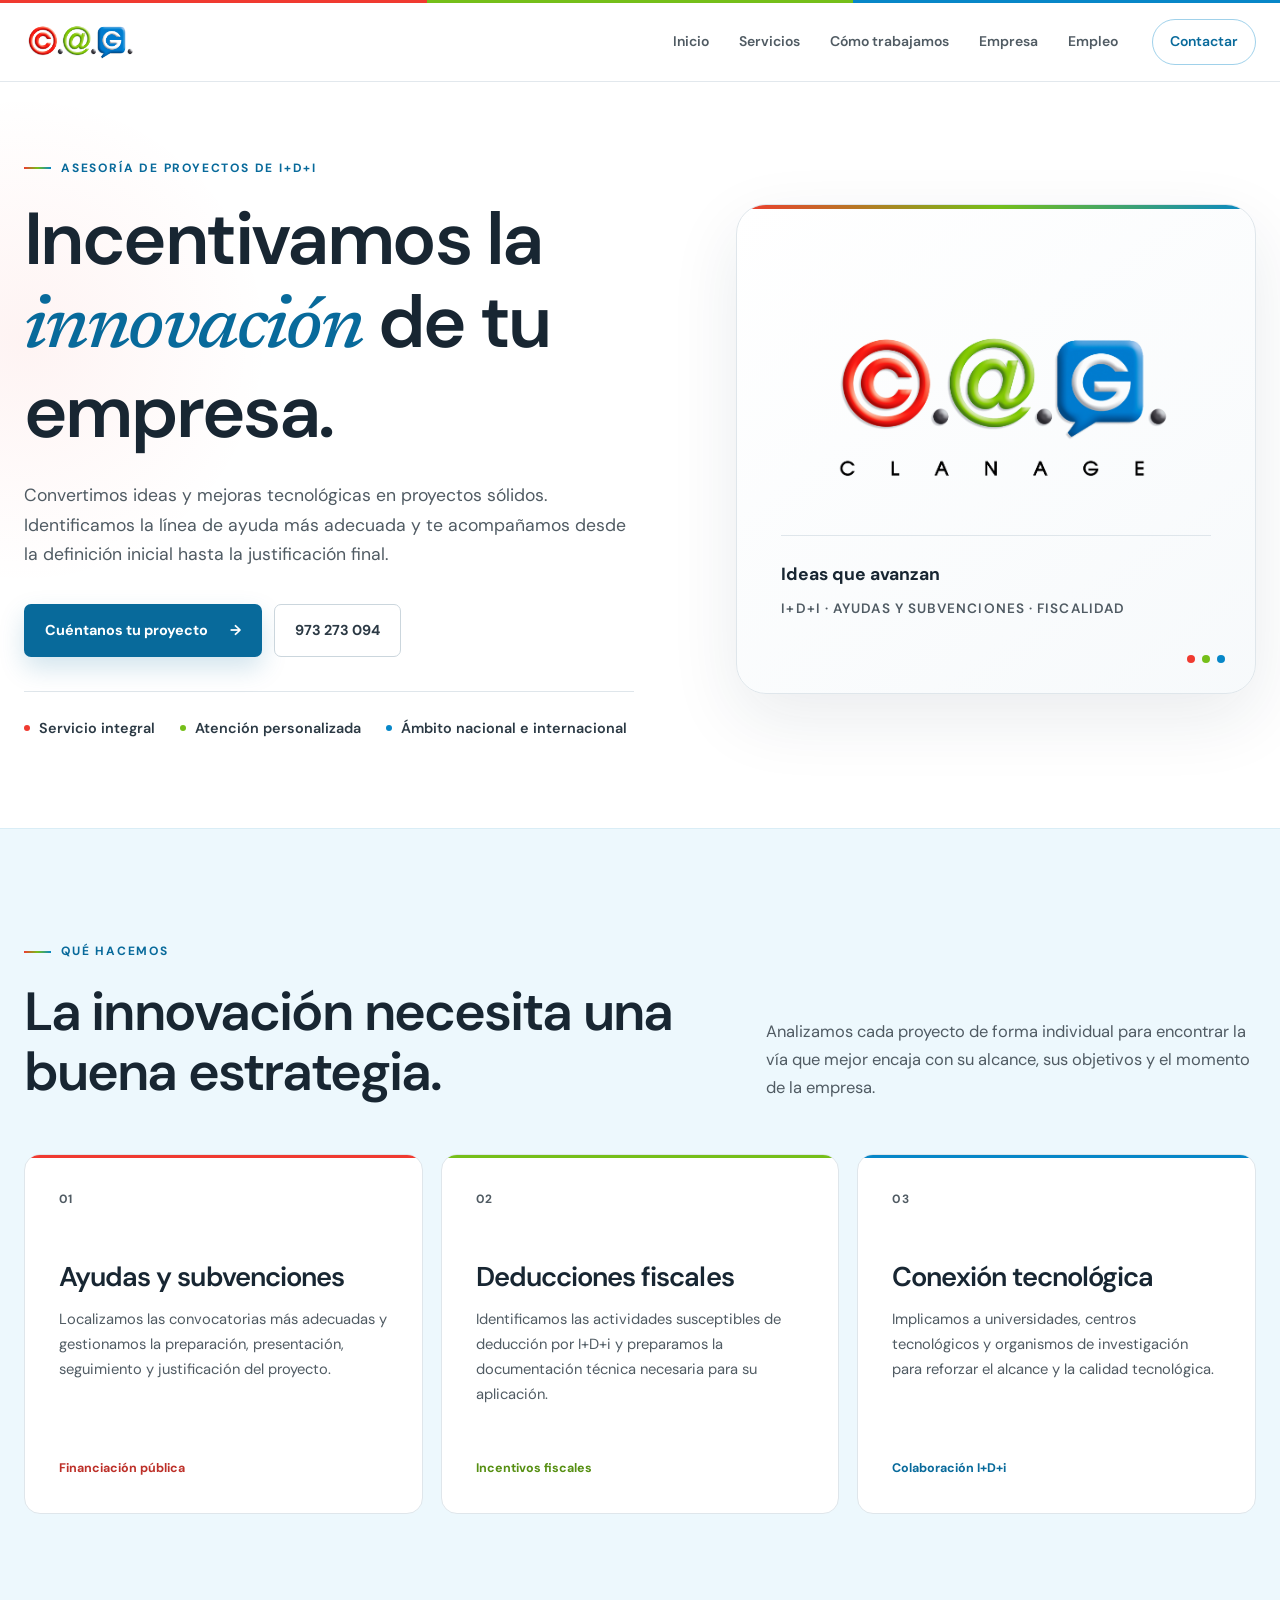
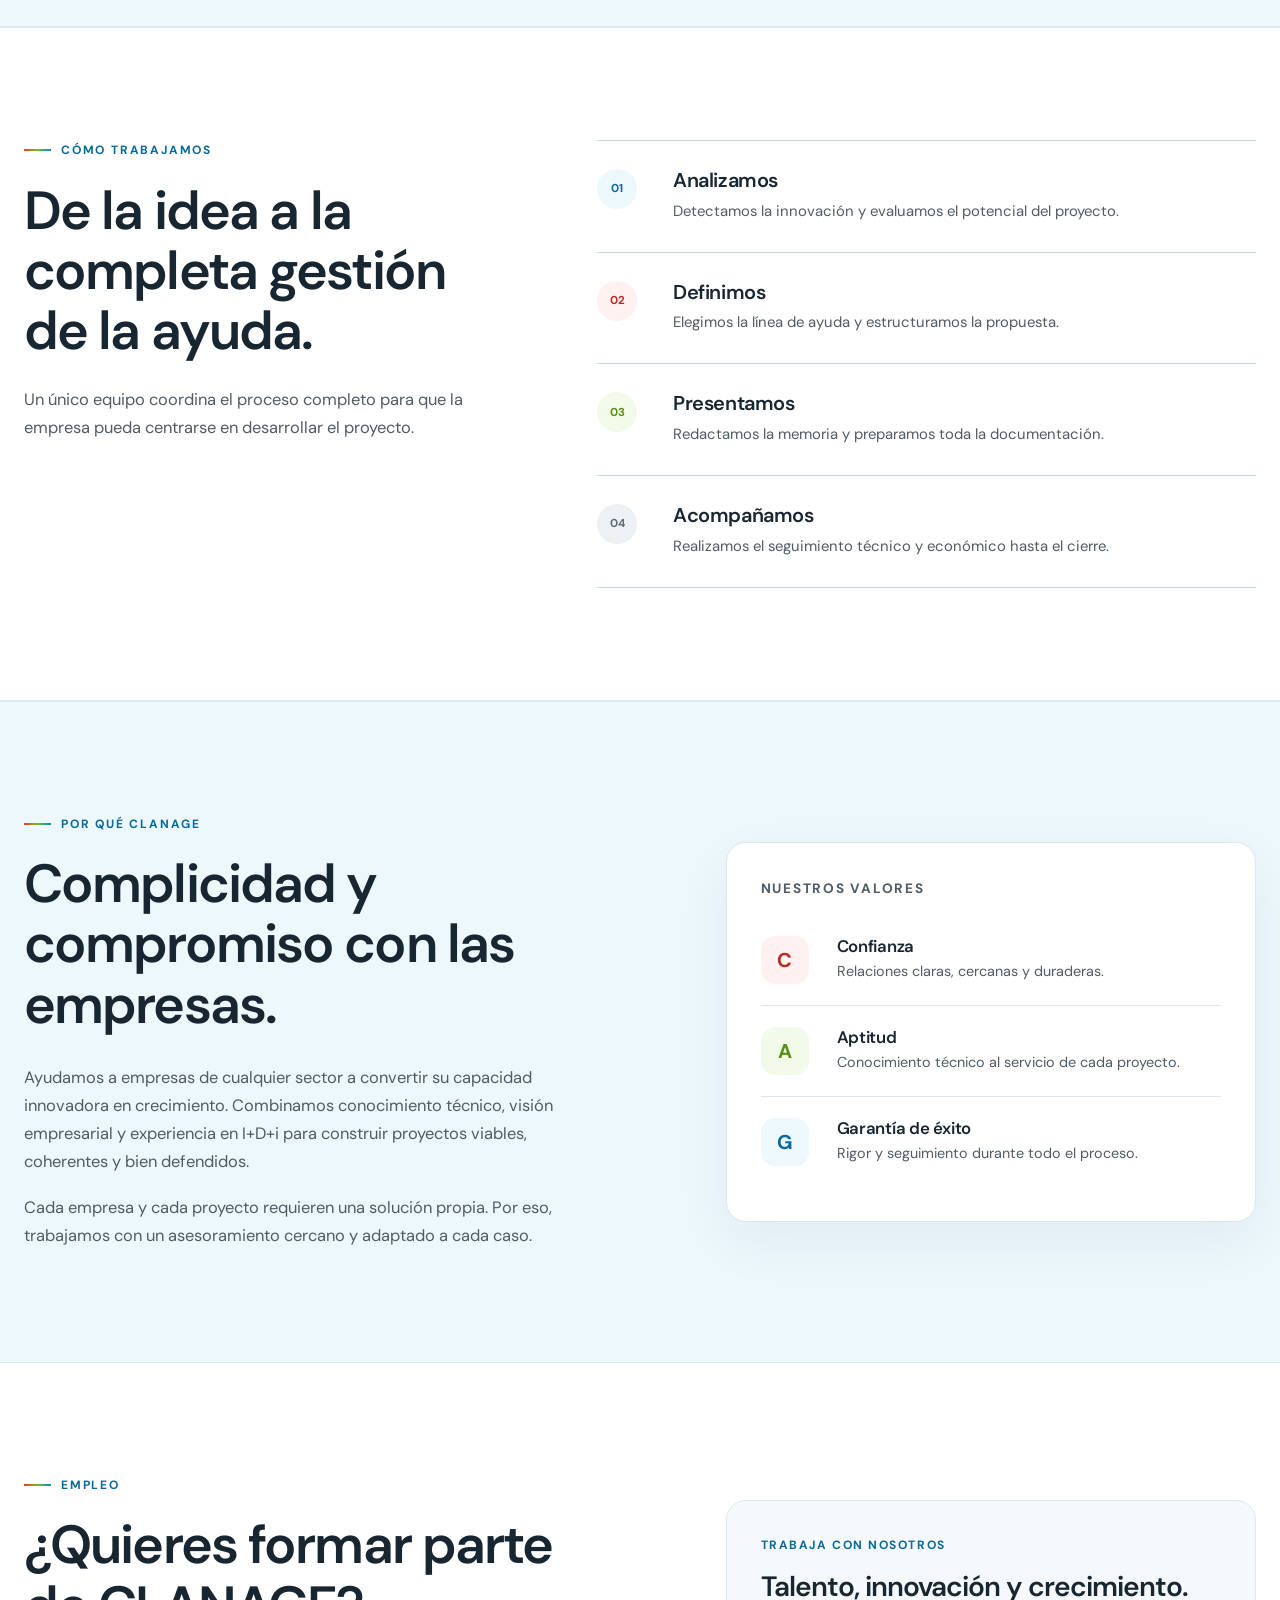
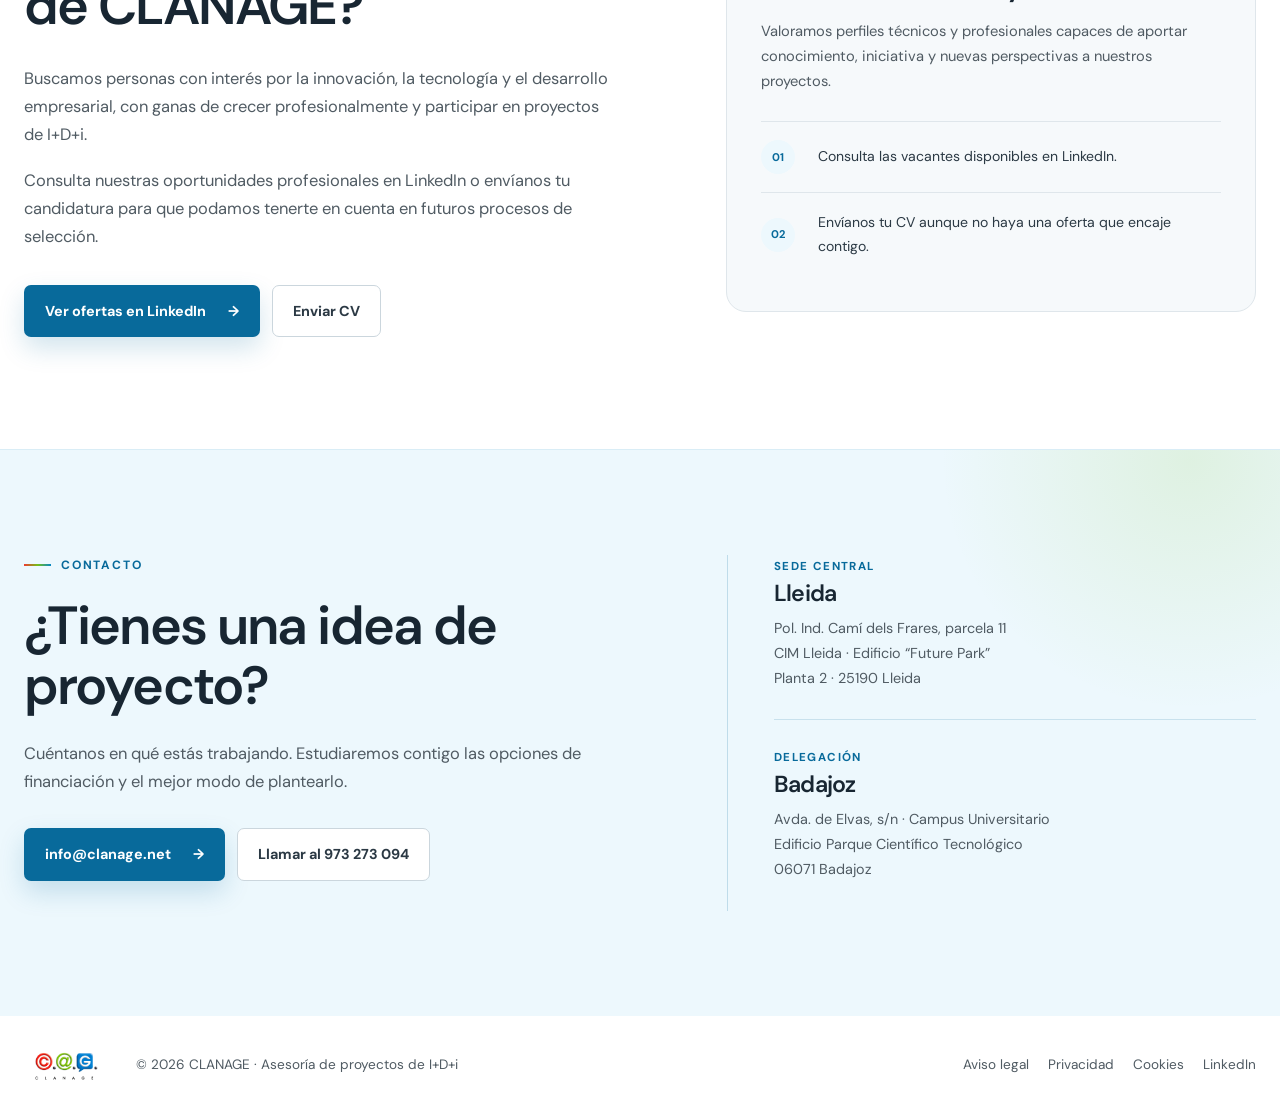
==== index.html @ c515fccd "include favicon index.html" ====
<!DOCTYPE html>
<html lang="es">
<head>
    <meta charset="UTF-8">
    <meta name="viewport" content="width=device-width, initial-scale=1.0">
    <meta
        name="description"
        content="CLANAGE ofrece asesoramiento integral en financiación, ayudas, subvenciones y deducciones fiscales para proyectos de I+D+i."
    >
    <meta name="theme-color" content="#ffffff">
    <title>CLANAGE | Asesoría de proyectos de I+D+i</title>
    <link rel="icon" type="image/png" href="assets/logo_redondo.png">
    <link rel="stylesheet" href="style.css">
</head>
<body>
    <a class="skip-link" href="#contenido">Saltar al contenido</a>
    <header class="site-header">
        <div class="nav-shell">
            <a class="brand" href="#inicio" aria-label="CLANAGE, volver al inicio">
                <img
                    src="assets/logo_sin_fondo.png"
                    alt="CLANAGE"
                    width="2048"
                    height="1008"
                >
            </a>
            <nav class="nav-menu" aria-label="Navegación principal">
                <a href="#inicio">Inicio</a>
                <a href="#servicios">Servicios</a>
                <a href="#metodo">Cómo trabajamos</a>
                <a href="#empresa">Empresa</a>
                <a href="#empleo">Empleo</a>
            </nav>
            <a class="header-contact" href="#contacto">
                Contactar
            </a>
        </div>
    </header>
    <main id="contenido">
        <!-- ============================================================
             INICIO
             ============================================================ -->
        <section class="hero" id="inicio">
            <div class="hero-copy">
                <p class="eyebrow">
                    <span></span>
                    Asesoría de proyectos de I+D+i
                </p>
                <h1>
                    Incentivamos la
                    <em>innovación</em> de tu empresa.
                </h1>
                <p class="hero-lead">
                    Convertimos ideas y mejoras tecnológicas en proyectos sólidos.
                    Identificamos la línea de ayuda más adecuada y te acompañamos desde
                    la definición inicial hasta la justificación final.
                </p>
                <div class="actions">
                    <a
                        class="button button-primary"
                        href="mailto:info@clanage.net?subject=Consulta%20sobre%20un%20proyecto%20de%20I%2BD%2Bi"
                    >
                        Cuéntanos tu proyecto
                        <span aria-hidden="true">→</span>
                    </a>
                    <a
                        class="button button-secondary"
                        href="tel:+34973273094"
                    >
                        973 273 094
                    </a>
                </div>
                <ul
                    class="hero-points"
                    aria-label="Características del servicio"
                >
                    <li>Servicio integral</li>
                    <li>Atención personalizada</li>
                    <li>Ámbito nacional e internacional</li>
                </ul>
            </div>
            <div
                class="hero-visual"
                aria-label="CLANAGE: innovación, conexión y crecimiento"
            >
                <div class="brand-card">                    
                    <img
                        src="assets/logo_sin_fondo_letras_negras.png"
                        alt=""
                    >
                    <div class="brand-card-copy">
                        <p>Ideas que avanzan</p>
                        <span>
                            I+D+i · Ayudas y subvenciones · Fiscalidad
                        </span>
                    </div>
                    <div
                        class="brand-signals"
                        aria-hidden="true"
                    >
                        <span></span>
                        <span></span>
                        <span></span>
                    </div>
                </div>
            </div>
        </section>
        <!-- ============================================================
             SERVICIOS
             ============================================================ -->
        <section class="services-section" id="servicios">
            <div class="section services-shell">
                <div class="section-heading">
                    <div>
                        <p class="eyebrow">
                            <span></span>
                            Qué hacemos
                        </p>
                        <h2>
                            La innovación necesita una buena estrategia.
                        </h2>
                    </div>
                    <p>
                        Analizamos cada proyecto de forma individual para encontrar la vía
                        que mejor encaja con su alcance, sus objetivos y el momento de la empresa.
                    </p>
                </div>
                <div class="services-grid">
                    <article class="service-card service-red">
                        <span class="card-number">
                            01
                        </span>
                        <h3>
                            Ayudas y subvenciones
                        </h3>
                        <p>
                            Localizamos las convocatorias más adecuadas y gestionamos la
                            preparación, presentación, seguimiento y justificación del proyecto.
                        </p>
                        <span class="card-label">
                            Financiación pública
                        </span>
                    </article>
                    <article class="service-card service-green">
                        <span class="card-number">
                            02
                        </span>
                        <h3>
                            Deducciones fiscales
                        </h3>
                        <p>
                            Identificamos las actividades susceptibles de deducción por I+D+i y
                            preparamos la documentación técnica necesaria para su aplicación.
                        </p>
                        <span class="card-label">
                            Incentivos fiscales
                        </span>
                    </article>
                    <article class="service-card service-blue">
                        <span class="card-number">
                            03
                        </span>
                        <h3>
                            Conexión tecnológica
                        </h3>
                        <p>
                            Implicamos a universidades, centros tecnológicos y organismos de
                            investigación para reforzar el alcance y la calidad tecnológica.
                        </p>
                        <span class="card-label">
                            Colaboración I+D+i
                        </span>
                    </article>
                </div>
            </div>
        </section>
        <!-- ============================================================
             CÓMO TRABAJAMOS
             ============================================================ -->
        <section class="method-section" id="metodo">
            <div class="section method-shell">
                <div class="method-intro">
                    <p class="eyebrow">
                        <span></span>
                        Cómo trabajamos
                    </p>
                    <h2>
                        De la idea a la completa gestión de la ayuda.
                    </h2>
                    <p>
                        Un único equipo coordina el proceso completo para que la empresa
                        pueda centrarse en desarrollar el proyecto.
                    </p>
                </div>
                <ol class="process-list">
                    <li>
                        <span>01</span>
                        <div>
                            <h3>Analizamos</h3>
                            <p>
                                Detectamos la innovación y evaluamos el potencial del proyecto.
                            </p>
                        </div>
                    </li>
                    <li>
                        <span>02</span>
                        <div>
                            <h3>Definimos</h3>
                            <p>
                                Elegimos la línea de ayuda y estructuramos la propuesta.
                            </p>
                        </div>
                    </li>
                    <li>
                        <span>03</span>
                        <div>
                            <h3>Presentamos</h3>
                            <p>
                                Redactamos la memoria y preparamos toda la documentación.
                            </p>
                        </div>
                    </li>
                    <li>
                        <span>04</span>
                        <div>
                            <h3>Acompañamos</h3>
                            <p>
                                Realizamos el seguimiento técnico y económico hasta el cierre.
                            </p>
                        </div>
                    </li>
                </ol>
            </div>
        </section>
        <!-- ============================================================
             EMPRESA
             ============================================================ -->
        <section class="company-section" id="empresa">
            <div class="section company-shell">
                <div class="company-copy">
                    <p class="eyebrow">
                        <span></span>
                        Por qué CLANAGE
                    </p>
                    <h2>
                        Complicidad y compromiso con las empresas.
                    </h2>
                    <p>
                        Ayudamos a empresas de cualquier sector a convertir su capacidad
                        innovadora en crecimiento. Combinamos conocimiento técnico, visión
                        empresarial y experiencia en I+D+i para construir proyectos
                        viables, coherentes y bien defendidos.
                    </p>
                    <p>
                        Cada empresa y cada proyecto requieren una solución propia. Por eso,
                        trabajamos con un asesoramiento cercano y adaptado a cada caso.
                    </p>
                </div>
                <div class="values-panel">
                    <p class="values-title">
                        Nuestros valores
                    </p>
                    <div class="value value-red">
                        <span>C</span>
                        <div>
                            <h3>Confianza</h3>
                            <p>
                                Relaciones claras, cercanas y duraderas.
                            </p>
                        </div>
                    </div>
                    <div class="value value-green">
                        <span>A</span>
                        <div>
                            <h3>Aptitud</h3>
                            <p>
                                Conocimiento técnico al servicio de cada proyecto.
                            </p>
                        </div>
                    </div>
                    <div class="value value-blue">
                        <span>G</span>
                        <div>
                            <h3>Garantía de éxito</h3>
                            <p>
                                Rigor y seguimiento durante todo el proceso.
                            </p>
                        </div>
                    </div>
                </div>
            </div>
        </section>
        <!-- ============================================================
             EMPLEO
             ============================================================ -->
        <section class="jobs-section" id="empleo">
            <div class="section jobs-shell">
                <div class="jobs-copy">
                    <p class="eyebrow">
                        <span></span>
                        Empleo
                    </p>
                    <h2>
                        ¿Quieres formar parte de CLANAGE?
                    </h2>
                    <p>
                        Buscamos personas con interés por la innovación, la tecnología
                        y el desarrollo empresarial, con ganas de crecer profesionalmente
                        y participar en proyectos de I+D+i.
                    </p>
                    <p>
                        Consulta nuestras oportunidades profesionales en LinkedIn o envíanos
                        tu candidatura para que podamos tenerte en cuenta en futuros procesos
                        de selección.
                    </p>
                    <div class="actions">
                        <a
                            class="button button-primary"
                            href="https://www.linkedin.com/company/clanage-asesoria-sl/jobs/?viewAsMember=true"
                            target="_blank"
                            rel="noopener noreferrer"
                        >
                            Ver ofertas en LinkedIn
                            <span aria-hidden="true">→</span>
                        </a>
                        <a
                            class="button button-secondary"
                            href="mailto:info@clanage.net?subject=Candidatura%20espont%C3%A1nea%20-%20CLANAGE"
                        >
                            Enviar CV
                        </a>
                    </div>
                </div>
                <div class="jobs-panel">
                    <p class="jobs-panel-label">
                        Trabaja con nosotros
                    </p>
                    <h3>
                        Talento, innovación y crecimiento.
                    </h3>
                    <p>
                        Valoramos perfiles técnicos y profesionales capaces de aportar
                        conocimiento, iniciativa y nuevas perspectivas a nuestros proyectos.
                    </p>
                    <div class="jobs-detail">
                        <span>01</span>
                        <p>
                            Consulta las vacantes disponibles en LinkedIn.
                        </p>
                    </div>
                    <div class="jobs-detail">
                        <span>02</span>
                        <p>
                            Envíanos tu CV aunque no haya una oferta que encaje contigo.
                        </p>
                    </div>
                </div>
            </div>
        </section>
        <!-- ============================================================
             CONTACTO
             ============================================================ -->
        <section class="contact-section" id="contacto">
            <div class="section contact-shell">
                <div class="contact-main">
                    <p class="eyebrow">
                        <span></span>
                        Contacto
                    </p>
                    <h2>
                        ¿Tienes una idea de proyecto?
                    </h2>
                    <p>
                        Cuéntanos en qué estás trabajando. Estudiaremos contigo las opciones
                        de financiación y el mejor modo de plantearlo.
                    </p>
                    <div class="actions">
                        <a
                            class="button button-primary"
                            href="mailto:info@clanage.net?subject=Consulta%20sobre%20un%20proyecto%20de%20I%2BD%2Bi"
                        >
                            info@clanage.net
                            <span aria-hidden="true">→</span>
                        </a>
                        <a
                            class="button button-secondary"
                            href="tel:+34973273094"
                        >
                            Llamar al 973 273 094
                        </a>
                    </div>
                </div>
                <div
                    class="locations"
                    aria-label="Oficinas de CLANAGE"
                >
                    <article>
                        <p class="location-label">
                            Sede central
                        </p>
                        <h3>
                            Lleida
                        </h3>
                        <address>
                            Pol. Ind. Camí dels Frares, parcela 11<br>
                            CIM Lleida · Edificio “Future Park”<br>
                            Planta 2 · 25190 Lleida
                        </address>
                    </article>
                    <article>
                        <p class="location-label">
                            Delegación
                        </p>
                        <h3>
                            Badajoz
                        </h3>
                        <address>
                            Avda. de Elvas, s/n · Campus Universitario<br>
                            Edificio Parque Científico Tecnológico<br>
                            06071 Badajoz
                        </address>
                    </article>
                </div>
            </div>
        </section>
    </main>
    <!-- ============================================================
         PIE DE PÁGINA
         ============================================================ -->
    <footer class="site-footer">
        <div class="footer-shell">
            <a
                class="footer-brand"
                href="#inicio"
                aria-label="CLANAGE, volver al inicio"
            >
                <img
                    src="assets/logo_sin_fondo_letras_negras.png"
                    alt="CLANAGE"
                >
            </a>
            <p>
                © 2026 CLANAGE · Asesoría de proyectos de I+D+i
            </p>
            <div class="footer-links">
                <a href="aviso-legal.html">Aviso legal</a>
                <a href="privacidad.html">Privacidad</a>
                <a href="cookies.html">Cookies</a>
                <a
                    href="https://www.linkedin.com/company/clanage-asesoria-sl/"
                    target="_blank"
                    rel="noopener noreferrer"
                >
                    LinkedIn
                </a>
            </div>
        </div>
    </footer>
</body>
</html>
---- style.css ----
/* ============================================================
   FUENTES LOCALES
   ============================================================ */

@font-face {
    font-family: "DM Sans";
    src: url("assets/fonts/DMSans_18pt-Regular.ttf") format("truetype");
    font-weight: 400;
    font-style: normal;
    font-display: swap;
}

@font-face {
    font-family: "DM Sans";
    src: url("assets/fonts/DMSans_18pt-Medium.ttf") format("truetype");
    font-weight: 500;
    font-style: normal;
    font-display: swap;
}

@font-face {
    font-family: "DM Sans";
    src: url("assets/fonts/DMSans_18pt-SemiBold.ttf") format("truetype");
    font-weight: 600;
    font-style: normal;
    font-display: swap;
}

@font-face {
    font-family: "DM Sans";
    src: url("assets/fonts/DMSans_18pt-Bold.ttf") format("truetype");
    font-weight: 700;
    font-style: normal;
    font-display: swap;
}

@font-face {
    font-family: "Newsreader";
    src: url("assets/fonts/Newsreader_14pt-MediumItalic.ttf") format("truetype");
    font-weight: 500;
    font-style: italic;
    font-display: swap;
}

/* ============================================================
   VARIABLES Y CONFIGURACIÓN GENERAL
   ============================================================ */

:root {
    --ink: #182632;
    --ink-soft: #2b3944;
    --muted: #505b63;
    --line: #dfe6eb;
    --line-strong: #cbd6dd;
    --surface: #f6f9fb;
    --white: #ffffff;

    --red: #f03a30;
    --red-soft: #fff1ef;
    --green: #75bf19;
    --green-soft: #f2fae9;
    --blue: #0787c8;
    --blue-dark: #086a9b;
    --blue-soft: #edf8fd;

    --shadow: 0 24px 70px rgba(23, 49, 68, 0.09);

    --content: 1320px;
}


* {
    box-sizing: border-box;
}


html {
    scroll-behavior: smooth;
}


body {
    margin: 0;
    color: var(--ink);
    background: var(--white);
    font-family: "DM Sans", Arial, sans-serif;
    font-size: 16px;
    line-height: 1.7;
    text-rendering: optimizeLegibility;
}


body::before {
    position: fixed;
    inset: 0 0 auto;
    z-index: 2000;

    height: 3px;

    background: linear-gradient(
        90deg,
        var(--red) 0 33.333%,
        var(--green) 33.333% 66.666%,
        var(--blue) 66.666% 100%
    );

    content: "";
}


img {
    display: block;
    max-width: 100%;
}


a {
    color: inherit;
    text-decoration: none;
}


h1,
h2,
h3,
p {
    margin-top: 0;
}


h1,
h2,
h3 {
    color: var(--ink);
    font-weight: 600;
    line-height: 1.12;
    letter-spacing: -0.035em;
}


h1 em,
h2 em {
    font-family: "Newsreader", Georgia, serif;
    font-weight: 500;
}


section[id] {
    scroll-margin-top: 92px;
}


.section {
    width: min(var(--content), calc(100% - 48px));
    margin-inline: auto;
}


.skip-link {
    position: fixed;
    top: 12px;
    left: 12px;
    z-index: 3000;

    padding: 10px 14px;

    color: var(--white);
    background: var(--ink);

    border-radius: 5px;

    transform: translateY(-150%);
}


.skip-link:focus {
    transform: translateY(0);
}


a:focus-visible {
    outline: 3px solid rgba(7, 135, 200, 0.35);
    outline-offset: 4px;
}


/* ============================================================
   CABECERA
   ============================================================ */

.site-header {
    position: fixed;
    top: 3px;
    left: 0;
    z-index: 1000;

    width: 100%;

    background: rgba(255, 255, 255, 0.94);

    border-bottom: 1px solid rgba(223, 230, 235, 0.9);

    backdrop-filter: blur(14px);
    -webkit-backdrop-filter: blur(14px);
}


.nav-shell {
    width: min(var(--content), calc(100% - 48px));
    height: 78px;

    margin-inline: auto;

    display: flex;
    align-items: center;
}


.brand {
    width: 114px;
    flex: 0 0 auto;
}


.brand img {
    width: 100%;
    height: 56px;

    object-fit: contain;
}


.nav-menu {
    display: flex;
    align-items: center;

    gap: 30px;

    margin-left: auto;
    margin-right: 34px;
}


.nav-menu a,
.header-contact {
    font-size: 0.875rem;
    font-weight: 600;
}


.nav-menu a {
    position: relative;

    color: var(--muted);

    transition: color 180ms ease;
}


.nav-menu a::after {
    position: absolute;
    right: 0;
    bottom: -8px;
    left: 0;

    height: 2px;

    background: var(--blue);

    content: "";

    transform: scaleX(0);
    transform-origin: left;

    transition: transform 180ms ease;
}


.nav-menu a:hover {
    color: var(--ink);
}


.nav-menu a:hover::after {
    transform: scaleX(1);
}


.header-contact {
    padding: 10px 17px;

    color: var(--blue-dark);

    border: 1px solid rgba(7, 135, 200, 0.38);
    border-radius: 999px;

    transition:
        color 180ms ease,
        background 180ms ease,
        border-color 180ms ease;
}


.header-contact:hover {
    color: var(--white);
    background: var(--blue-dark);
    border-color: var(--blue-dark);
}


/* ============================================================
   ELEMENTOS COMUNES
   ============================================================ */

.eyebrow {
    display: flex;
    align-items: center;

    gap: 10px;

    margin-bottom: 20px;

    color: var(--blue-dark);

    font-size: 0.75rem;
    font-weight: 700;
    letter-spacing: 0.15em;

    text-transform: uppercase;
}


.eyebrow > span {
    width: 27px;
    height: 2px;

    background: linear-gradient(
        90deg,
        var(--red),
        var(--green),
        var(--blue)
    );
}


.actions {
    display: flex;
    flex-wrap: wrap;

    gap: 12px;
}


.button {
    min-height: 52px;

    padding: 13px 20px;

    display: inline-flex;
    align-items: center;
    justify-content: center;

    gap: 22px;

    border: 1px solid transparent;
    border-radius: 7px;

    font-size: 0.9rem;
    font-weight: 700;

    transition:
        transform 180ms ease,
        box-shadow 180ms ease,
        background 180ms ease,
        border-color 180ms ease;
}


.button:hover {
    transform: translateY(-2px);
}


.button-primary {
    color: var(--white);
    background: var(--blue-dark);

    box-shadow: 0 11px 26px rgba(8, 106, 155, 0.18);
}


.button-primary:hover {
    background: #075a84;

    box-shadow: 0 14px 30px rgba(8, 106, 155, 0.24);
}


.button-secondary {
    color: var(--ink-soft);
    background: var(--white);

    border-color: var(--line-strong);
}


.button-secondary:hover {
    border-color: var(--blue);
}


/* ============================================================
   HERO
   ============================================================ */

.hero {
    position: relative;

    width: min(var(--content), calc(100% - 48px));

    min-height: 735px;

    margin-inline: auto;

    padding: 158px 0 88px;

    display: grid;

    grid-template-columns:
        minmax(0, 1.08fr)
        minmax(380px, 0.92fr);

    align-items: center;

    gap: clamp(55px, 8vw, 108px);
}


.hero::before {
    position: absolute;

    top: 80px;
    left: -260px;

    z-index: -1;

    width: 520px;
    height: 520px;

    background: radial-gradient(
        circle,
        rgba(240, 58, 48, 0.06),
        transparent 67%
    );

    content: "";

    pointer-events: none;
}


.hero-copy h1 {
    max-width: 720px;

    margin-bottom: 27px;

    font-size: clamp(3.15rem, 5.75vw, 5.35rem);
}


.hero-copy h1 em {
    display: inline;

    color: var(--blue-dark);
}


.hero-lead {
    max-width: 650px;

    margin-bottom: 34px;

    color: var(--muted);

    font-size: 1.1rem;
}


.hero-points {
    margin: 34px 0 0;

    padding: 24px 0 0;

    display: flex;
    flex-wrap: wrap;

    gap: 13px 25px;

    border-top: 1px solid var(--line);

    list-style: none;
}


.hero-points li {
    display: flex;
    align-items: center;

    gap: 9px;

    color: var(--ink-soft);

    font-size: 0.9rem;
    font-weight: 600;
}


.hero-points li::before {
    width: 6px;
    height: 6px;

    background: var(--red);

    border-radius: 50%;

    content: "";
}


.hero-points li:nth-child(2)::before {
    background: var(--green);
}


.hero-points li:nth-child(3)::before {
    background: var(--blue);
}


.hero-visual {
    position: relative;
}


.brand-card {
    position: relative;

    min-height: 490px;

    padding: 58px 44px 42px;

    display: flex;
    flex-direction: column;
    justify-content: center;

    overflow: hidden;

    background: linear-gradient(
        145deg,
        rgba(255, 255, 255, 0.98),
        rgba(246, 249, 251, 0.92)
    );

    border: 1px solid var(--line);

    border-radius: 30px;

    box-shadow: var(--shadow);
}


.brand-card::before {
    position: absolute;

    top: 0;
    right: 0;
    left: 0;

    height: 4px;

    background: linear-gradient(
        90deg,
        var(--red),
        var(--green),
        var(--blue)
    );

    content: "";
}


.brand-card > img {
    position: relative;

    z-index: 1;

    width: 100%;

    margin: 0 auto 30px;
}


.brand-card-copy {
    position: relative;

    z-index: 1;

    padding-top: 24px;

    border-top: 1px solid var(--line);
}


.brand-card-copy p {
    margin-bottom: 4px;

    color: var(--ink);

    font-size: 1.1rem;
    font-weight: 700;
}


.brand-card-copy span {
    color: var(--muted);

    font-size: 0.85rem;
    font-weight: 600;
    letter-spacing: 0.08em;

    text-transform: uppercase;
}


.brand-signals {
    position: absolute;

    right: 30px;
    bottom: 30px;

    z-index: 1;

    display: flex;

    gap: 7px;
}


.brand-signals span {
    width: 8px;
    height: 8px;

    border-radius: 50%;
}


.brand-signals span:nth-child(1) {
    background: var(--red);
}


.brand-signals span:nth-child(2) {
    background: var(--green);
}


.brand-signals span:nth-child(3) {
    background: var(--blue);
}

/* ============================================================
   CABECERAS DE SECCIÓN
   ============================================================ */

.section-heading {
    margin-bottom: 52px;

    display: grid;

    grid-template-columns: 1.15fr 0.85fr;

    align-items: end;

    gap: 80px;
}


.section-heading h2,
.method-intro h2,
.company-copy h2,
.jobs-copy h2,
.contact-main h2 {
    margin-bottom: 0;

    font-size: clamp(2.45rem, 4.2vw, 4rem);
}


.section-heading > p,
.method-intro > p:last-child,
.company-copy > p:not(.eyebrow),
.contact-main > p:not(.eyebrow) {
    margin-bottom: 0;

    color: var(--muted);

    font-size: 1.03rem;
}


/* ============================================================
   SERVICIOS
   ============================================================ */

.services-section {
    background: var(--blue-soft);

    border-block: 1px solid #d9edf6;
}


.services-shell {
    padding-block: 112px;
}


.services-grid {
    display: grid;

    grid-template-columns: repeat(
        3,
        minmax(0, 1fr)
    );

    gap: 18px;
}


.service-card {
    position: relative;

    min-height: 360px;

    padding: 34px;

    display: flex;
    flex-direction: column;

    overflow: hidden;

    background: var(--white);

    border: 1px solid var(--line);

    border-radius: 16px;

    transition:
        transform 200ms ease,
        border-color 200ms ease,
        box-shadow 200ms ease;
}


.service-card::before {
    position: absolute;

    top: 0;
    right: 0;
    left: 0;

    height: 3px;

    content: "";
}


.service-red::before {
    background: var(--red);
}


.service-green::before {
    background: var(--green);
}


.service-blue::before {
    background: var(--blue);
}


.service-card:hover {
    transform: translateY(-5px);

    border-color: var(--line-strong);

    box-shadow: 0 18px 44px rgba(24, 38, 50, 0.07);
}


.card-number {
    margin-bottom: 52px;

    color: var(--muted);

    font-size: 0.75rem;
    font-weight: 700;
    letter-spacing: 0.12em;
}


.service-card h3 {
    max-width: 288px;

    margin-bottom: 15px;

    font-size: 1.7rem;
}


.service-card p {
    margin-bottom: 25px;

    color: var(--muted);

    font-size: 0.92rem;
}


.card-label {
    margin-top: auto;

    font-size: 0.78rem;
    font-weight: 700;
}


.service-red .card-label {
    color: #bd3029;
}


.service-green .card-label {
    color: #568f12;
}


.service-blue .card-label {
    color: var(--blue-dark);
}


/* ============================================================
   MÉTODO
   ============================================================ */

.method-section {
    background: var(--white);

    border-block: 1px solid var(--line);
}


.method-shell {
    padding-block: 112px;

    display: grid;

    grid-template-columns: 0.82fr 1.18fr;

    gap: clamp(65px, 9vw, 130px);
}


.method-intro {
    align-self: start;

    position: static;
}


.method-intro h2 {
    margin-bottom: 25px;
}


.process-list {
    margin: 0;

    padding: 0;

    border-top: 1px solid var(--line-strong);

    list-style: none;
}


.process-list li {
    padding: 28px 0;

    display: grid;

    grid-template-columns: 54px 1fr;

    gap: 22px;

    border-bottom: 1px solid var(--line-strong);
}


.process-list > li > span {
    width: 40px;
    height: 40px;

    display: grid;

    place-items: center;

    color: var(--blue-dark);

    background: var(--blue-soft);

    border-radius: 50%;

    font-size: 0.72rem;
    font-weight: 700;
}


.process-list li:nth-child(2) > span {
    color: #b82c25;

    background: var(--red-soft);
}


.process-list li:nth-child(3) > span {
    color: #568f12;

    background: var(--green-soft);
}


.process-list li:nth-child(4) > span {
    color: #5f6b74;

    background: #eef1f3;
}


.process-list h3 {
    margin-bottom: 7px;

    font-size: 1.25rem;

    letter-spacing: -0.02em;
}


.process-list p {
    margin: 0;

    color: var(--muted);

    font-size: 0.93rem;
}


/* ============================================================
   EMPRESA Y VALORES
   ============================================================ */

.company-section {
    background: var(--blue-soft);

    border-block: 1px solid #d9edf6;
}


.company-shell {
    padding-block: 112px;

    display: grid;

    grid-template-columns: 1.05fr 0.95fr;

    align-items: center;

    gap: clamp(65px, 9vw, 125px);
}


.company-copy h2 {
    margin-bottom: 29px;
}


.company-copy > p + p {
    margin-top: 18px;
}


.values-panel {
    padding: 34px;

    background: var(--white);

    border: 1px solid var(--line);

    border-radius: 20px;

    box-shadow: 0 20px 55px rgba(24, 38, 50, 0.06);
}


.values-title {
    margin-bottom: 15px;

    color: var(--muted);

    font-size: 0.85rem;
    font-weight: 700;
    letter-spacing: 0.13em;

    text-transform: uppercase;
}


.value {
    padding: 21px 0;

    display: grid;

    grid-template-columns: 58px 1fr;

    align-items: center;

    gap: 18px;

    border-bottom: 1px solid var(--line);
}


.value:last-child {
    border-bottom: 0;
}


.value > span {
    width: 48px;
    height: 48px;

    display: grid;

    place-items: center;

    border-radius: 14px;

    font-size: 1.25rem;
    font-weight: 700;
}


.value-red > span {
    color: #b82c25;

    background: var(--red-soft);
}


.value-green > span {
    color: #568f12;

    background: var(--green-soft);
}


.value-blue > span {
    color: var(--blue-dark);

    background: var(--blue-soft);
}


.value h3 {
    margin-bottom: 3px;

    font-size: 1.05rem;

    letter-spacing: -0.015em;
}


.value p {
    margin: 0;

    color: var(--muted);

    font-size: 0.9rem;
}


/* ============================================================
   EMPLEO
   ============================================================ */

.jobs-section {
    background: var(--white);
}


.jobs-shell {
    padding-block: 112px;

    display: grid;

    grid-template-columns: 1.05fr 0.95fr;

    align-items: center;

    gap: clamp(65px, 9vw, 125px);
}


.jobs-copy h2 {
    max-width: 720px;

    margin-bottom: 29px;
}


.jobs-copy > p:not(.eyebrow) {
    max-width: 680px;

    margin-bottom: 0;

    color: var(--muted);

    font-size: 1.03rem;
}


.jobs-copy > p + p {
    margin-top: 18px;
}


.jobs-copy .actions {
    margin-top: 34px;
}


.jobs-panel {
    padding: 34px;

    background: var(--surface);

    border: 1px solid var(--line);

    border-radius: 20px;
}


.jobs-panel-label {
    margin-bottom: 15px;

    color: var(--blue-dark);

    font-size: 0.75rem;
    font-weight: 700;
    letter-spacing: 0.13em;

    text-transform: uppercase;
}


.jobs-panel h3 {
    margin-bottom: 17px;

    font-size: 1.75rem;
}


.jobs-panel > p:not(.jobs-panel-label) {
    margin-bottom: 27px;

    color: var(--muted);

    font-size: 0.92rem;
}


.jobs-detail {
    padding: 18px 0;

    display: grid;

    grid-template-columns: 42px 1fr;

    align-items: center;

    gap: 15px;

    border-top: 1px solid var(--line);
}


.jobs-detail > span {
    width: 34px;
    height: 34px;

    display: grid;

    place-items: center;

    color: var(--blue-dark);

    background: var(--blue-soft);

    border-radius: 50%;

    font-size: 0.7rem;
    font-weight: 700;
}


.jobs-detail p {
    margin: 0;

    color: var(--ink-soft);

    font-size: 0.88rem;
}


/* ============================================================
   CONTACTO
   ============================================================ */

.contact-section {
    position: relative;

    overflow: hidden;

    background: var(--blue-soft);

    border-top: 1px solid #d9edf6;
}


.contact-section::after {
    position: absolute;

    top: -250px;
    right: -170px;

    width: 520px;
    height: 520px;

    background: radial-gradient(
        circle,
        rgba(117, 191, 25, 0.12),
        transparent 68%
    );

    content: "";

    pointer-events: none;
}


.contact-shell {
    position: relative;

    z-index: 1;

    padding-block: 105px;

    display: grid;

    grid-template-columns: 1fr 0.9fr;

    gap: clamp(65px, 9vw, 120px);
}


.contact-main h2 {
    margin-bottom: 24px;
}


.contact-main > p:not(.eyebrow) {
    max-width: 610px;

    margin-bottom: 32px;
}


.locations {
    padding-left: 46px;

    border-left: 1px solid rgba(8, 106, 155, 0.2);
}


.locations article {
    padding: 2px 0 28px;
}


.locations article + article {
    padding-top: 28px;

    border-top: 1px solid rgba(8, 106, 155, 0.16);
}


.location-label {
    margin-bottom: 3px;

    color: var(--blue-dark);

    font-size: 0.72rem;
    font-weight: 700;
    letter-spacing: 0.12em;

    text-transform: uppercase;
}


.locations h3 {
    margin-bottom: 10px;

    font-size: 1.45rem;
}


.locations address {
    color: var(--muted);

    font-size: 0.9rem;
    font-style: normal;

    line-height: 1.75;
}


/* ============================================================
   PIE DE PÁGINA
   ============================================================ */

.site-footer {
    background: var(--white);
}


.footer-shell {
    width: min(var(--content), calc(100% - 48px));

    min-height: 98px;

    margin-inline: auto;

    display: flex;
    align-items: center;

    gap: 30px;
}


.footer-brand {
    width: 82px;

    flex: 0 0 auto;
}


.footer-shell p {
    margin: 0;

    color: var(--muted);

    font-size: 0.85rem;
}


.footer-links {
    margin-left: auto;

    display: flex;
    flex-wrap: wrap;

    gap: 19px;
}


.footer-links a {
    color: var(--muted);

    font-size: 0.85rem;

    transition: color 180ms ease;
}


.footer-links a:hover {
    color: var(--blue-dark);
}

/* ============================================================
   PÁGINAS LEGALES
   ============================================================ */

.legal-page {
    min-height: calc(100vh - 98px);
    padding-top: 81px;
    background: var(--white);
}


.legal-shell {
    padding-block: 92px 110px;
}


.legal-header {
    max-width: 850px;
    margin-bottom: 64px;
}


.legal-header h1 {
    margin-bottom: 24px;
    font-size: clamp(3rem, 5vw, 5rem);
}


.legal-header > p:not(.eyebrow) {
    max-width: 720px;
    margin-bottom: 0;

    color: var(--muted);

    font-size: 1.08rem;
}


.legal-content {
    max-width: 900px;
}


.legal-content section {
    padding: 38px 0;
    border-top: 1px solid var(--line);
}


.legal-content section:first-child {
    padding-top: 0;
    border-top: 0;
}


.legal-content h2 {
    margin-bottom: 18px;

    font-size: 1.65rem;
    letter-spacing: -0.025em;
}


.legal-content p {
    margin-bottom: 16px;

    color: var(--ink-soft);

    font-size: 0.97rem;
}


.legal-content p:last-child {
    margin-bottom: 0;
}


.legal-content a {
    color: var(--blue-dark);
    font-weight: 600;
}


.legal-content a:hover {
    text-decoration: underline;
}


.legal-content ul {
    margin: 20px 0 0;
    padding-left: 22px;
}


.legal-content li {
    margin-bottom: 8px;

    color: var(--ink-soft);

    font-size: 0.97rem;
}


.legal-data {
    margin: 26px 0 0;
}


.legal-data > div {
    padding: 16px 0;

    display: grid;

    grid-template-columns: 180px 1fr;

    gap: 28px;

    border-top: 1px solid var(--line);
}


.legal-data > div:last-child {
    border-bottom: 1px solid var(--line);
}


.legal-data dt {
    color: var(--muted);

    font-size: 0.82rem;
    font-weight: 700;

    text-transform: uppercase;

    letter-spacing: 0.08em;
}


.legal-data dd {
    margin: 0;

    color: var(--ink-soft);

    font-size: 0.95rem;
}

/* ============================================================
   ADAPTACIÓN A TABLETS
   ============================================================ */

@media (max-width: 980px) {

    .hero {
        grid-template-columns:
            minmax(0, 1fr)
            minmax(330px, 0.82fr);

        gap: 45px;
    }


    .brand-card {
        min-height: 420px;

        padding-inline: 34px;
    }


    .services-grid {
        grid-template-columns: 1fr 1fr;
    }


    .service-card:last-child {
        grid-column: 1 / -1;

        min-height: 300px;
    }


    .nav-menu {
        gap: 20px;

        margin-right: 22px;
    }
}


/* ============================================================
   ADAPTACIÓN A MÓVILES Y TABLETS PEQUEÑAS
   ============================================================ */

@media (max-width: 780px) {

    .section,
    .hero,
    .nav-shell,
    .footer-shell {
        width: min(100% - 32px, var(--content));
    }


    .nav-shell {
        height: 70px;
    }


    .brand {
        width: 102px;
    }


    .nav-menu {
        display: none;
    }


    .header-contact {
        margin-left: auto;

        padding: 8px 14px;

        font-size: 0.8rem;
    }


    .hero {
        min-height: auto;

        padding: 125px 0 72px;

        grid-template-columns: 1fr;

        gap: 54px;
    }


    .hero-copy h1 {
        max-width: 680px;

        font-size: clamp(2.8rem, 11.5vw, 4.8rem);
    }


    .hero-lead {
        font-size: 1rem;
    }


    .hero-visual {
        width: min(100%, 520px);

        margin-inline: auto;
    }


    .brand-card {
        min-height: 390px;
    }


    .services-shell,
    .company-shell,
    .jobs-shell,
    .method-shell,
    .contact-shell {
        padding-block: 78px;
    }


    .section-heading,
    .method-shell,
    .company-shell,
    .jobs-shell,
    .contact-shell {
        grid-template-columns: 1fr;

        gap: 42px;
    }


    .section-heading {
        margin-bottom: 38px;
    }


    .section-heading h2,
    .method-intro h2,
    .company-copy h2,
    .jobs-copy h2,
    .contact-main h2 {
        font-size: clamp(2.25rem, 9vw, 3.6rem);
    }


    .services-grid {
        grid-template-columns: 1fr;
    }


    .service-card,
    .service-card:last-child {
        grid-column: auto;

        min-height: 315px;
    }


    .method-intro {
        position: static;
    }


    .locations {
        padding-top: 36px;
        padding-left: 0;

        border-top: 1px solid rgba(8, 106, 155, 0.2);
        border-left: 0;
    }


    .footer-shell {
        padding: 25px 0;

        flex-wrap: wrap;
    }


    .footer-shell p {
        order: 3;

        width: 100%;
    }

    .legal-shell {
        padding-block: 72px;
    }


    .legal-header {
        margin-bottom: 46px;
    }


    .legal-header h1 {
        font-size: clamp(2.6rem, 11vw, 4rem);
    }


    .legal-data > div {
        grid-template-columns: 1fr;

        gap: 5px;
    }
}


/* ============================================================
   ADAPTACIÓN A MÓVILES PEQUEÑOS
   ============================================================ */

@media (max-width: 520px) {

    .actions {
        flex-direction: column;
    }


    .button {
        width: 100%;
    }


    .hero-points {
        display: grid;

        gap: 10px;
    }


    .brand-card {
        min-height: 330px;

        padding: 44px 25px 30px;

        border-radius: 22px;
    }


    .brand-card-copy {
        padding-top: 19px;
    }


    .brand-card-copy p {
        font-size: 1rem;
    }


    .brand-card-copy span {
        font-size: 0.68rem;
    }


    .brand-signals {
        right: 24px;
        bottom: 24px;
    }


    .service-card,
    .values-panel,
    .jobs-panel {
        padding: 28px;
    }


    .card-number {
        margin-bottom: 40px;
    }


    .process-list li {
        grid-template-columns: 44px 1fr;

        gap: 14px;
    }


    .value {
        grid-template-columns: 50px 1fr;

        gap: 13px;
    }


    .value > span {
        width: 43px;
        height: 43px;
    }


    .footer-shell {
        display: grid;

        grid-template-columns: 82px 1fr;

        gap: 18px;
    }


    .footer-links {
        margin-left: 0;

        justify-content: flex-end;

        gap: 12px;
    }


    .footer-shell p {
        grid-column: 1 / -1;
    }
}


/* ============================================================
   ACCESIBILIDAD: REDUCIR ANIMACIONES
   ============================================================ */

@media (prefers-reduced-motion: reduce) {

    html {
        scroll-behavior: auto;
    }


    *,
    *::before,
    *::after {
        scroll-behavior: auto !important;

        transition-duration: 0.01ms !important;
    }
}
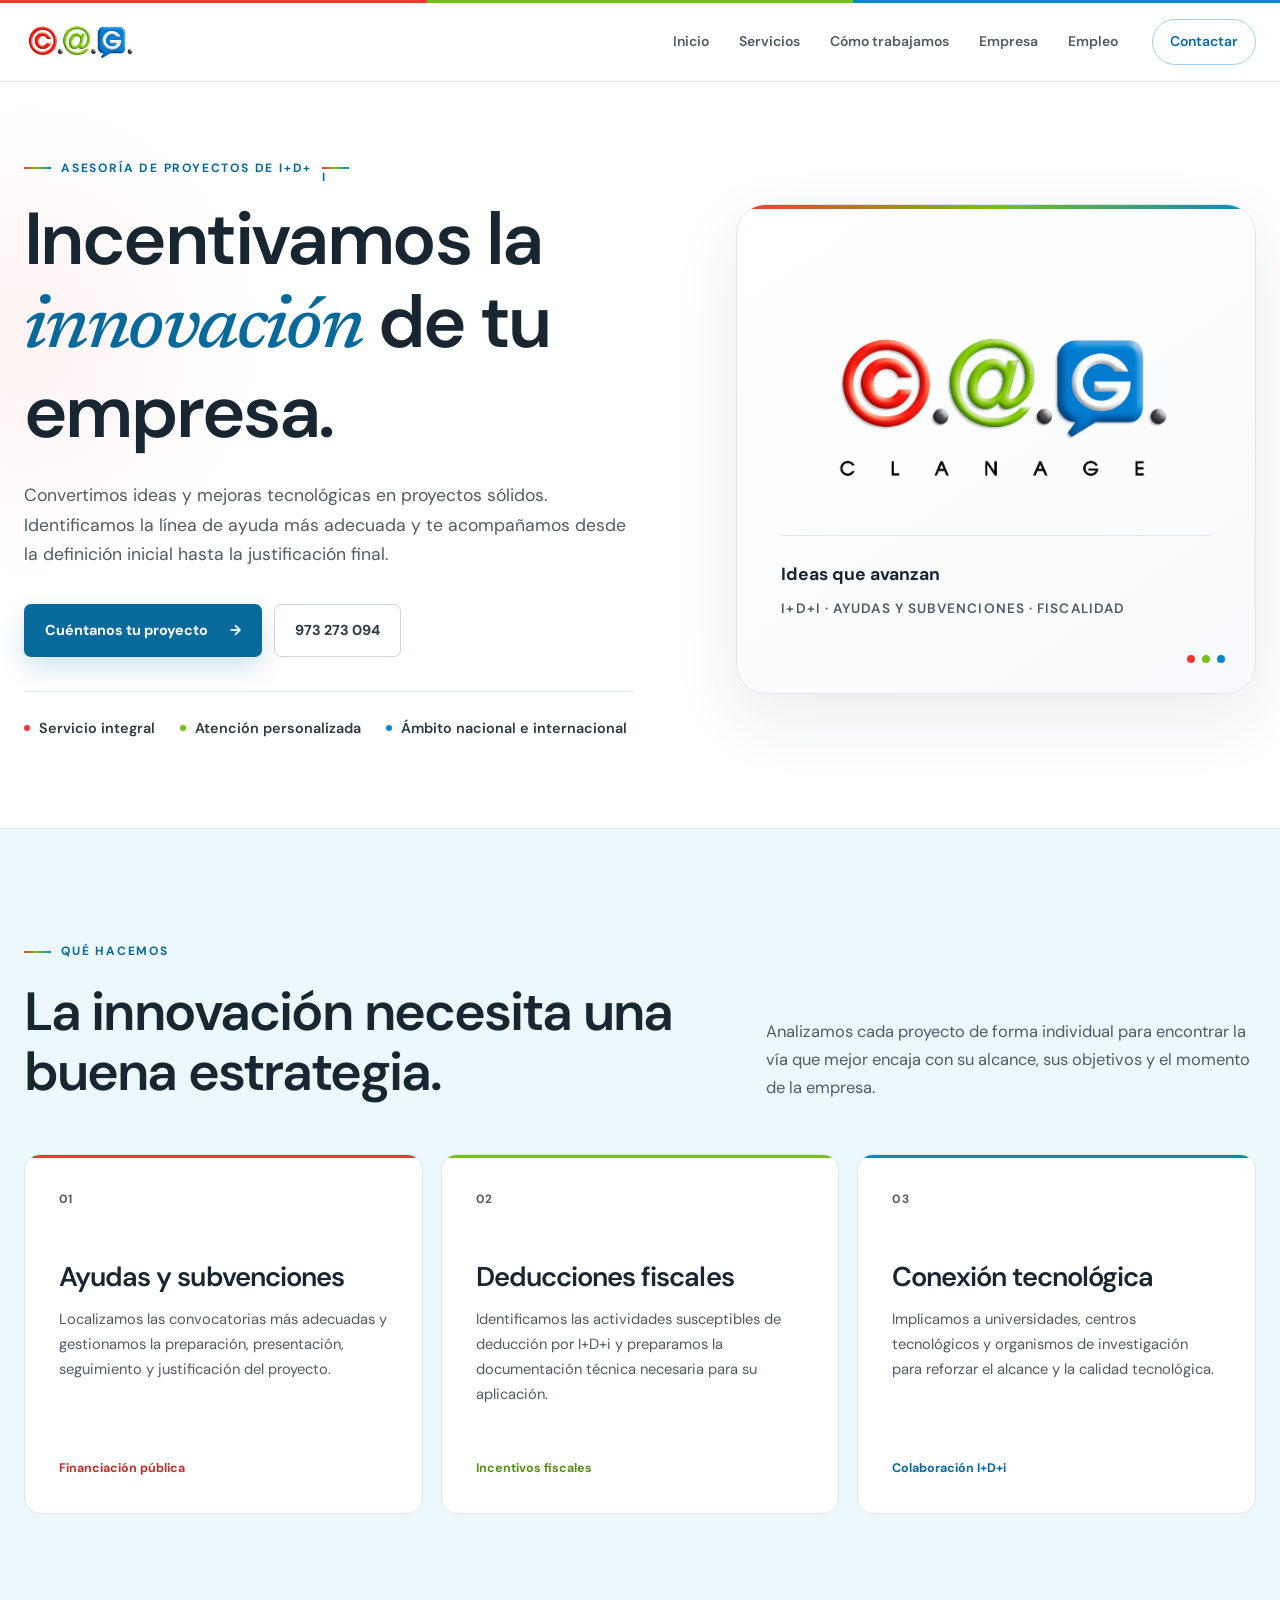
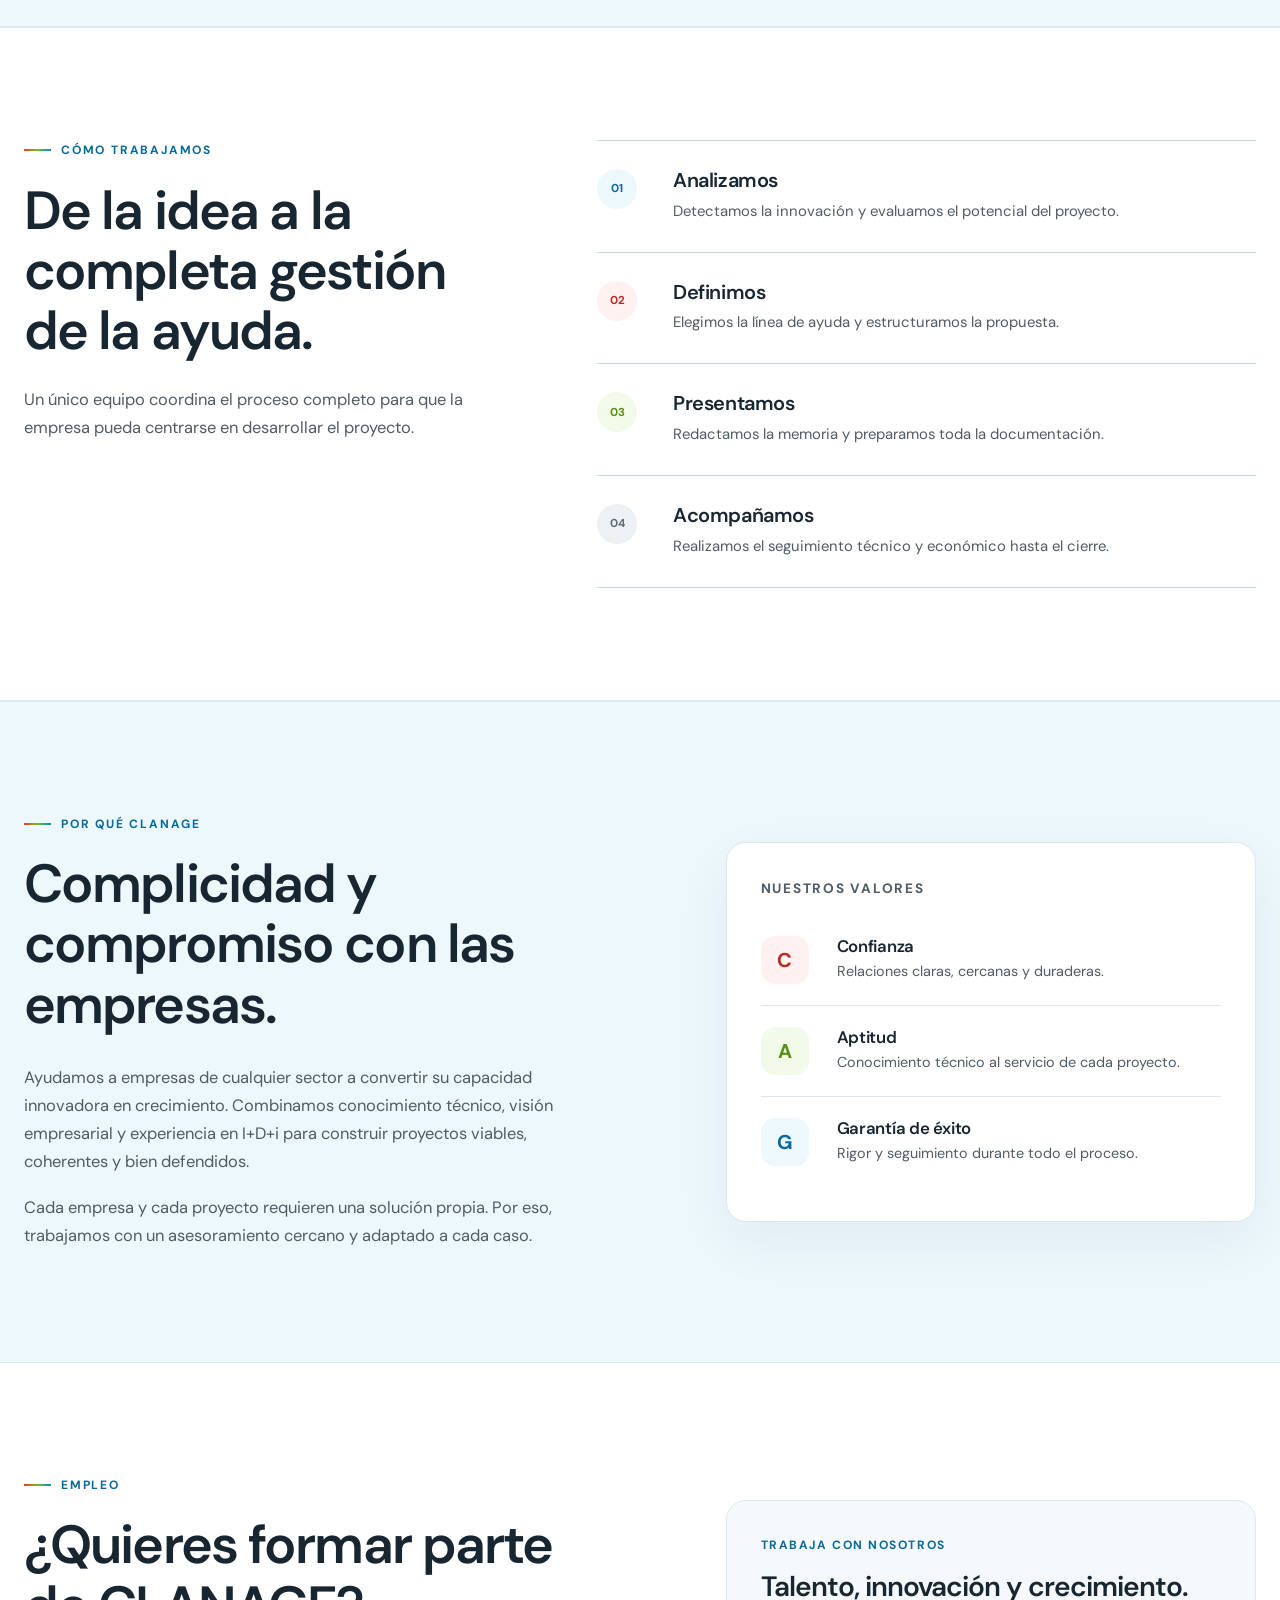
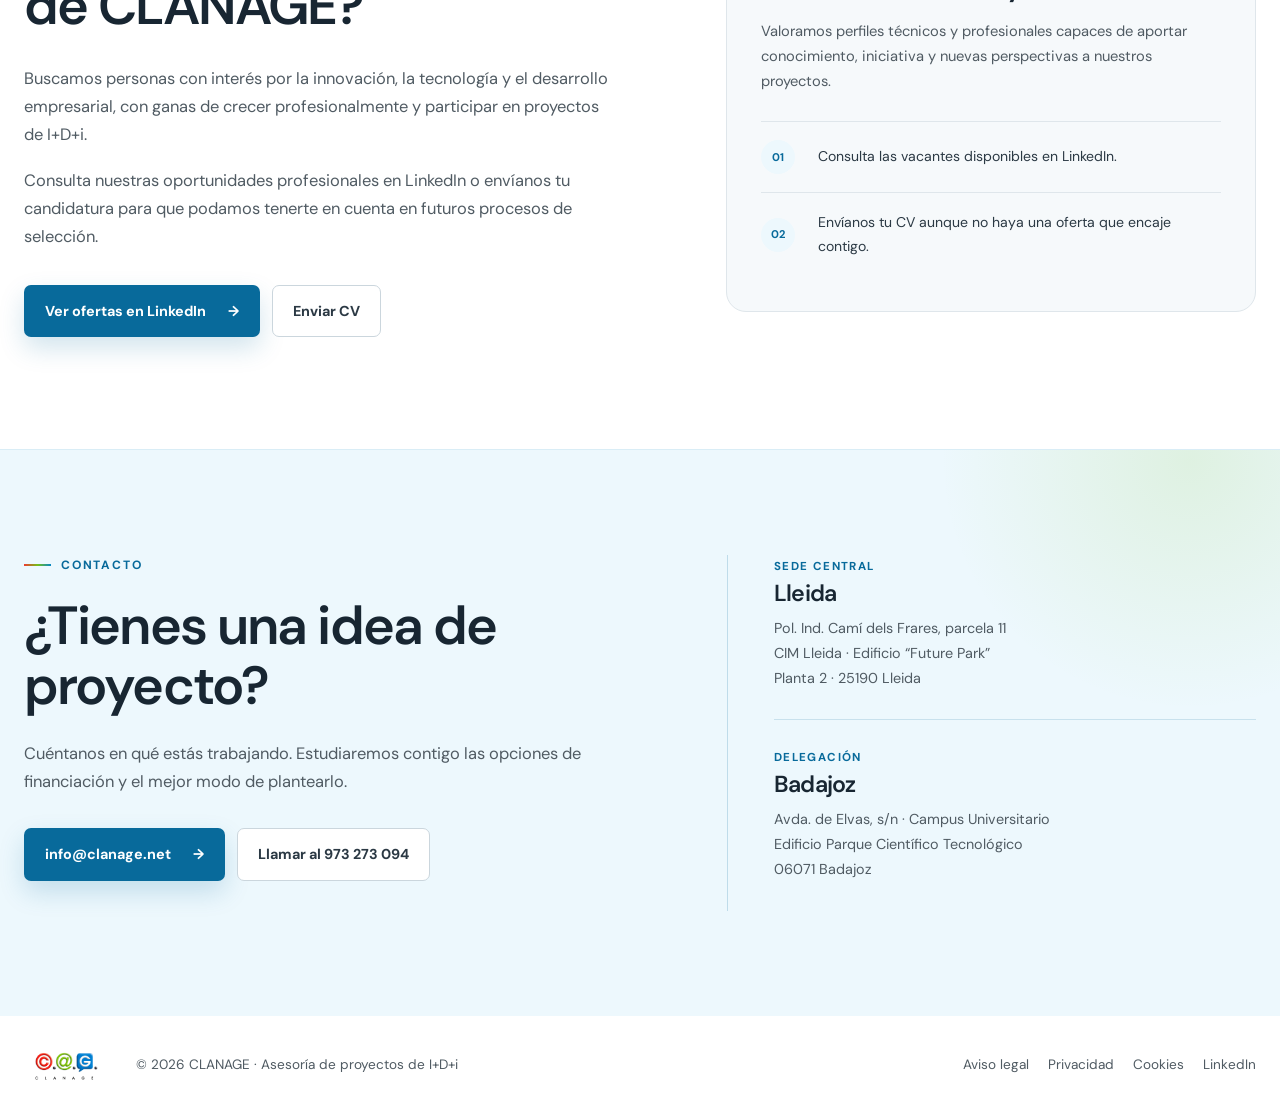
==== commit bc71ced3: "i minúscula INICIO I+D+i index.html" ====
--- a/index.html
+++ b/index.html
@@ -44,7 +44,7 @@
             <div class="hero-copy">
                 <p class="eyebrow">
                     <span></span>
-                    Asesoría de proyectos de I+D+i
+                    Asesoría de proyectos de I+D+<span class="lowercase-i">i</span>
                 </p>
                 <h1>
                     Incentivamos la
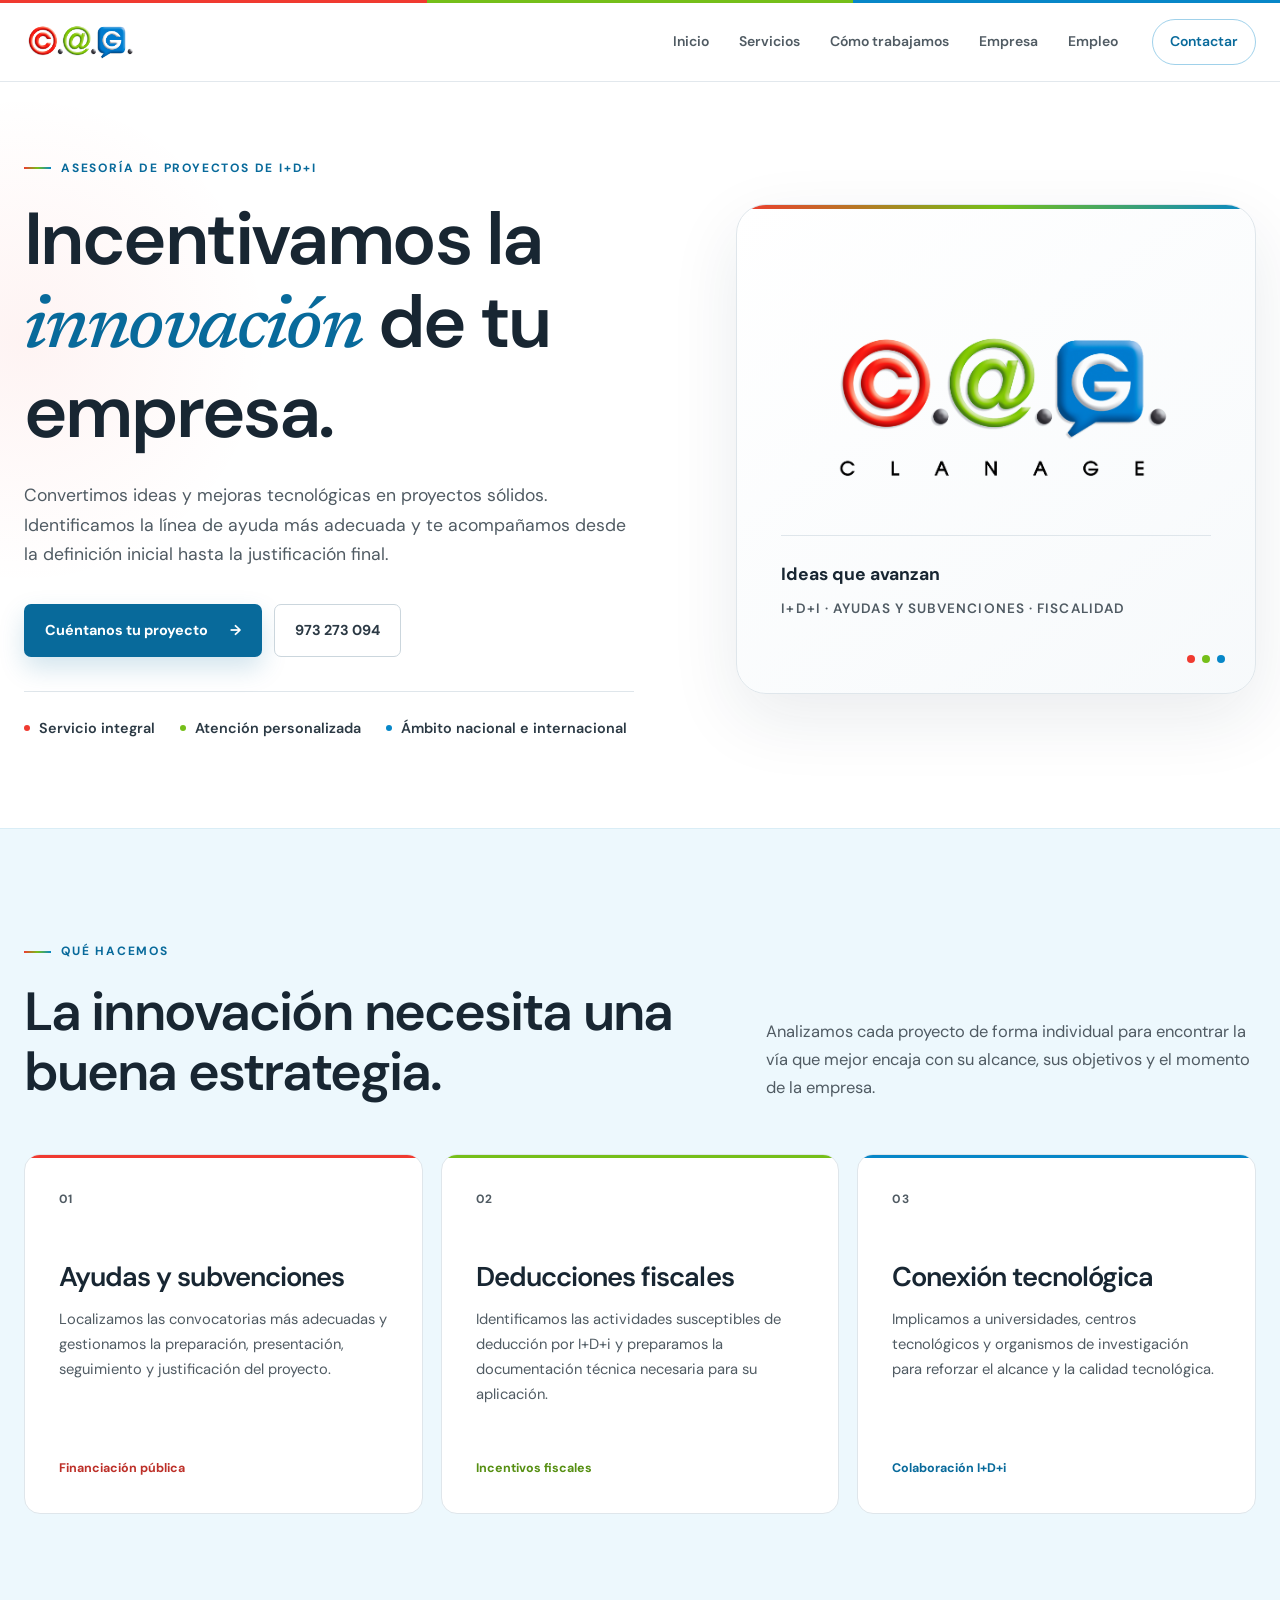
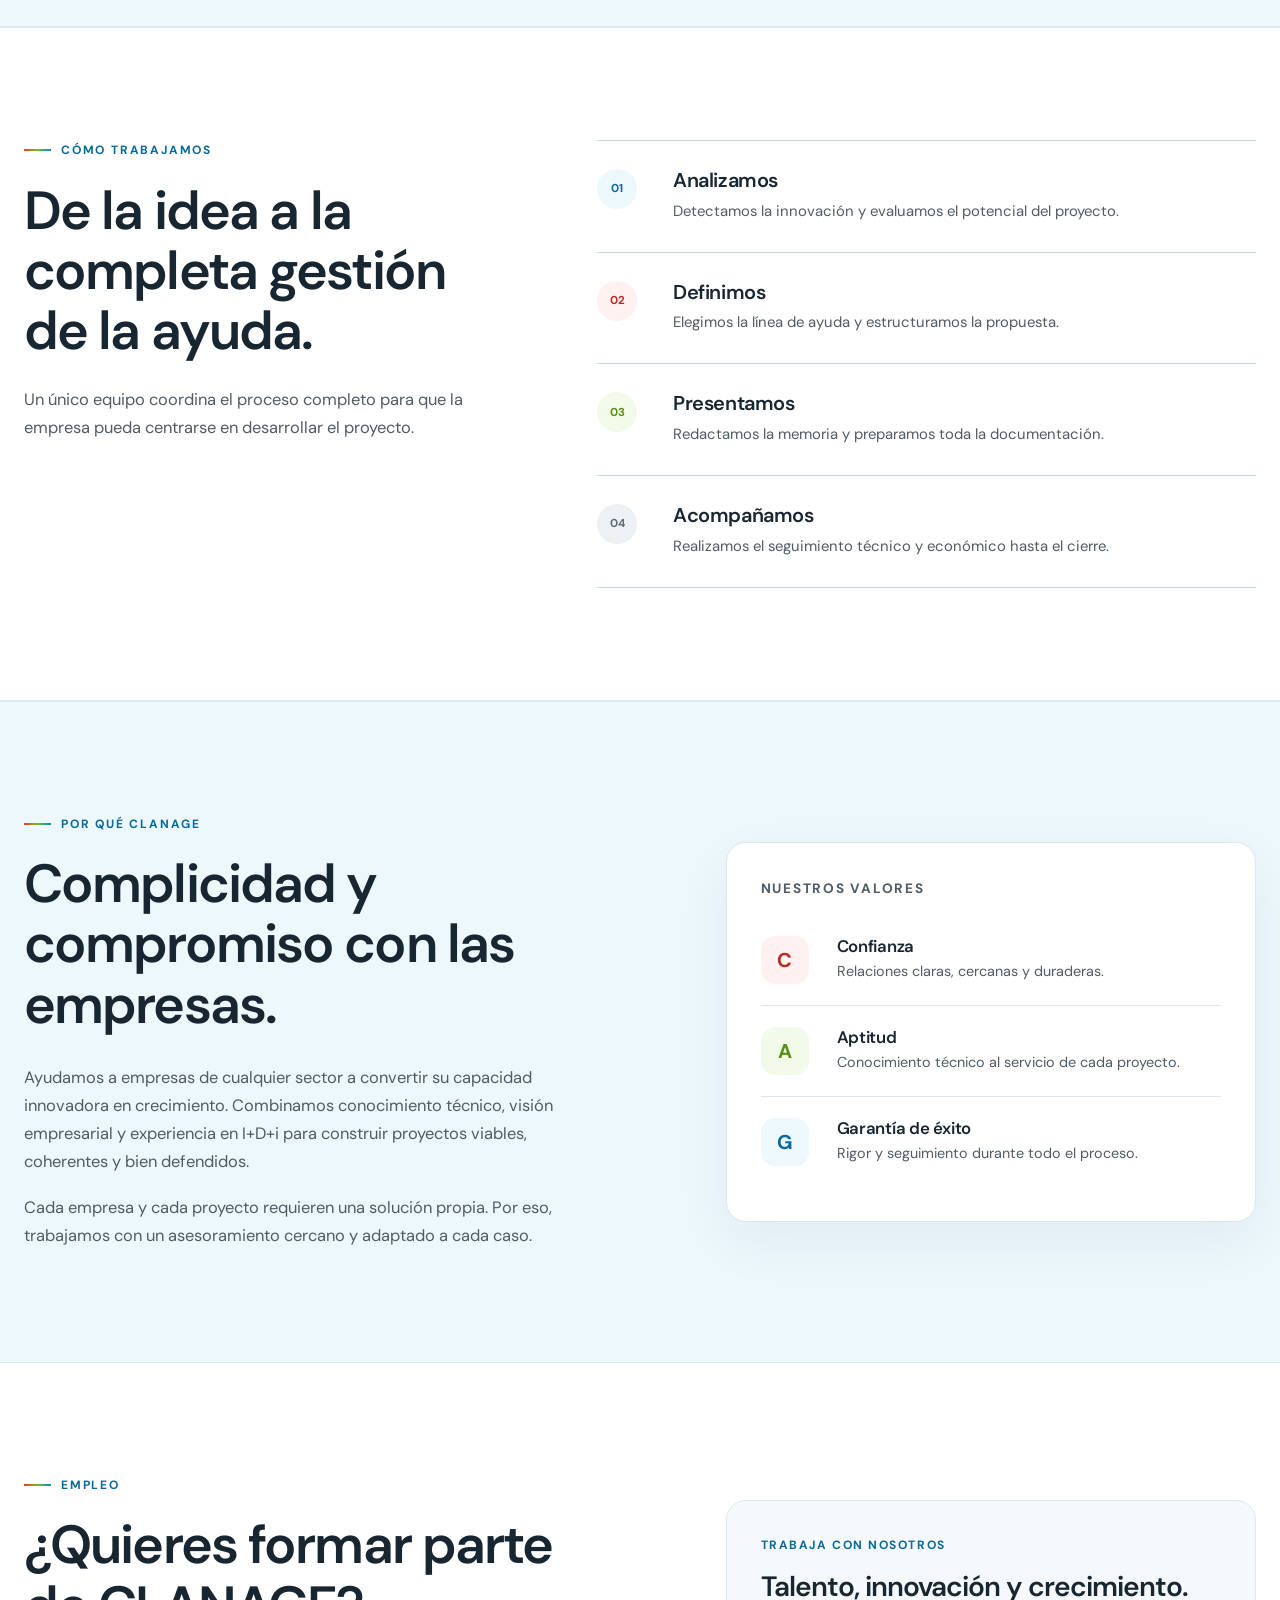
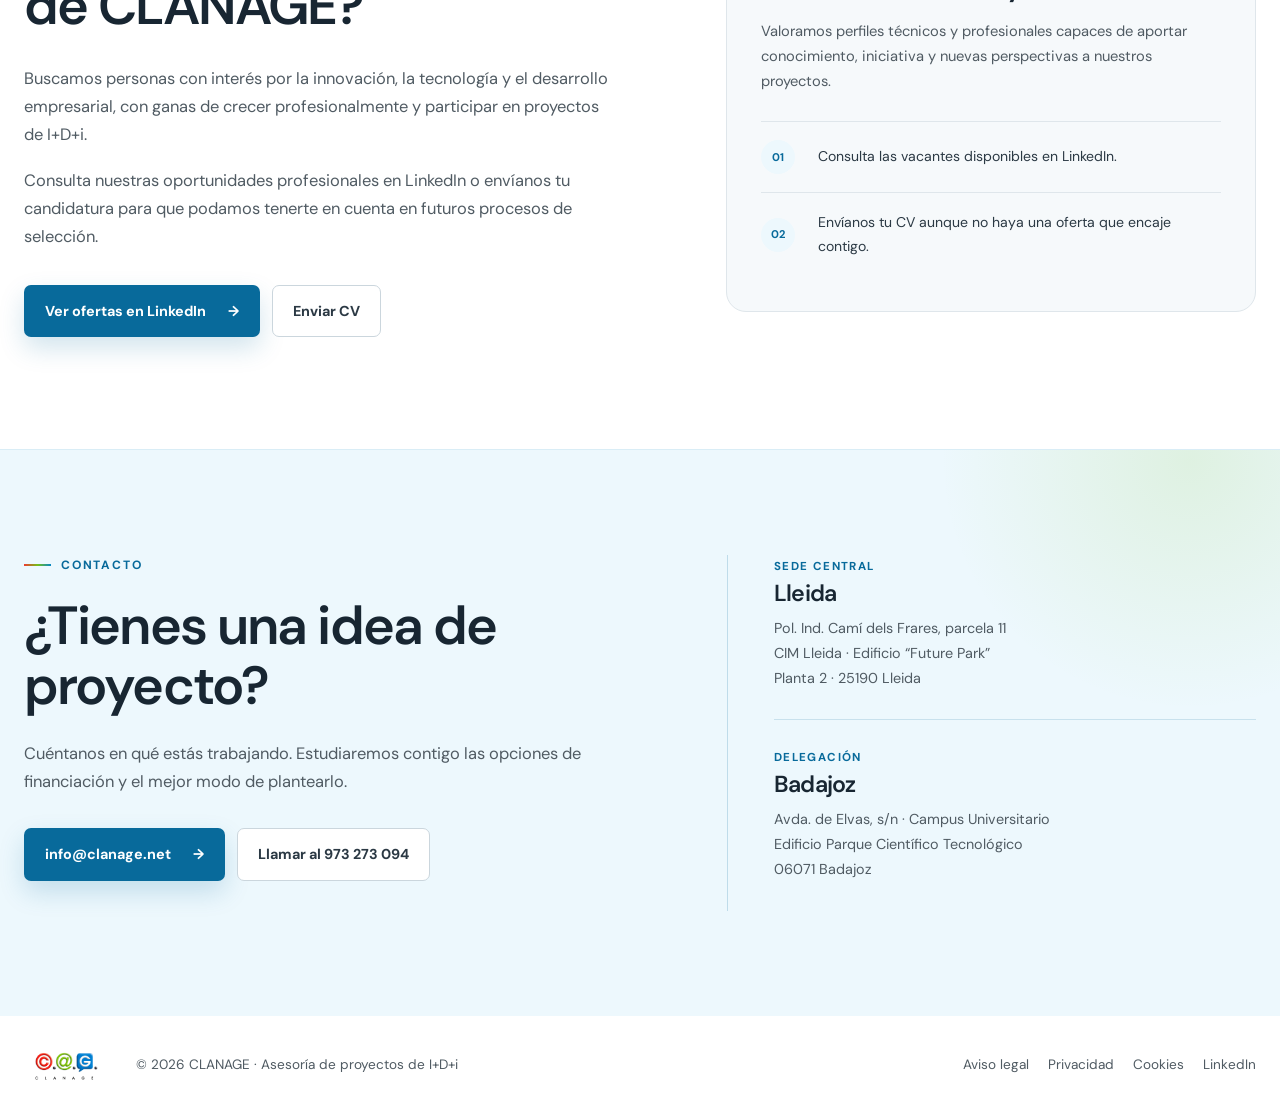
==== commit 39b2b00b: "update 2 i minúscula" ====
--- a/index.html
+++ b/index.html
@@ -42,9 +42,9 @@
              ============================================================ -->
         <section class="hero" id="inicio">
             <div class="hero-copy">
-                <p class="eyebrow">
+                <p class="eyebrow hero-eyebrow">
                     <span></span>
-                    Asesoría de proyectos de I+D+<span class="lowercase-i">i</span>
+                    ASESORÍA DE PROYECTOS DE I+D+i
                 </p>
                 <h1>
                     Incentivamos la
--- a/style.css
+++ b/style.css
@@ -330,6 +330,14 @@
 }
 
 
+.eyebrow .lowercase-i {
+    width: auto;
+    height: auto;
+    background: none;
+    text-transform: lowercase;
+}
+
+
 .eyebrow > span {
     width: 27px;
     height: 2px;
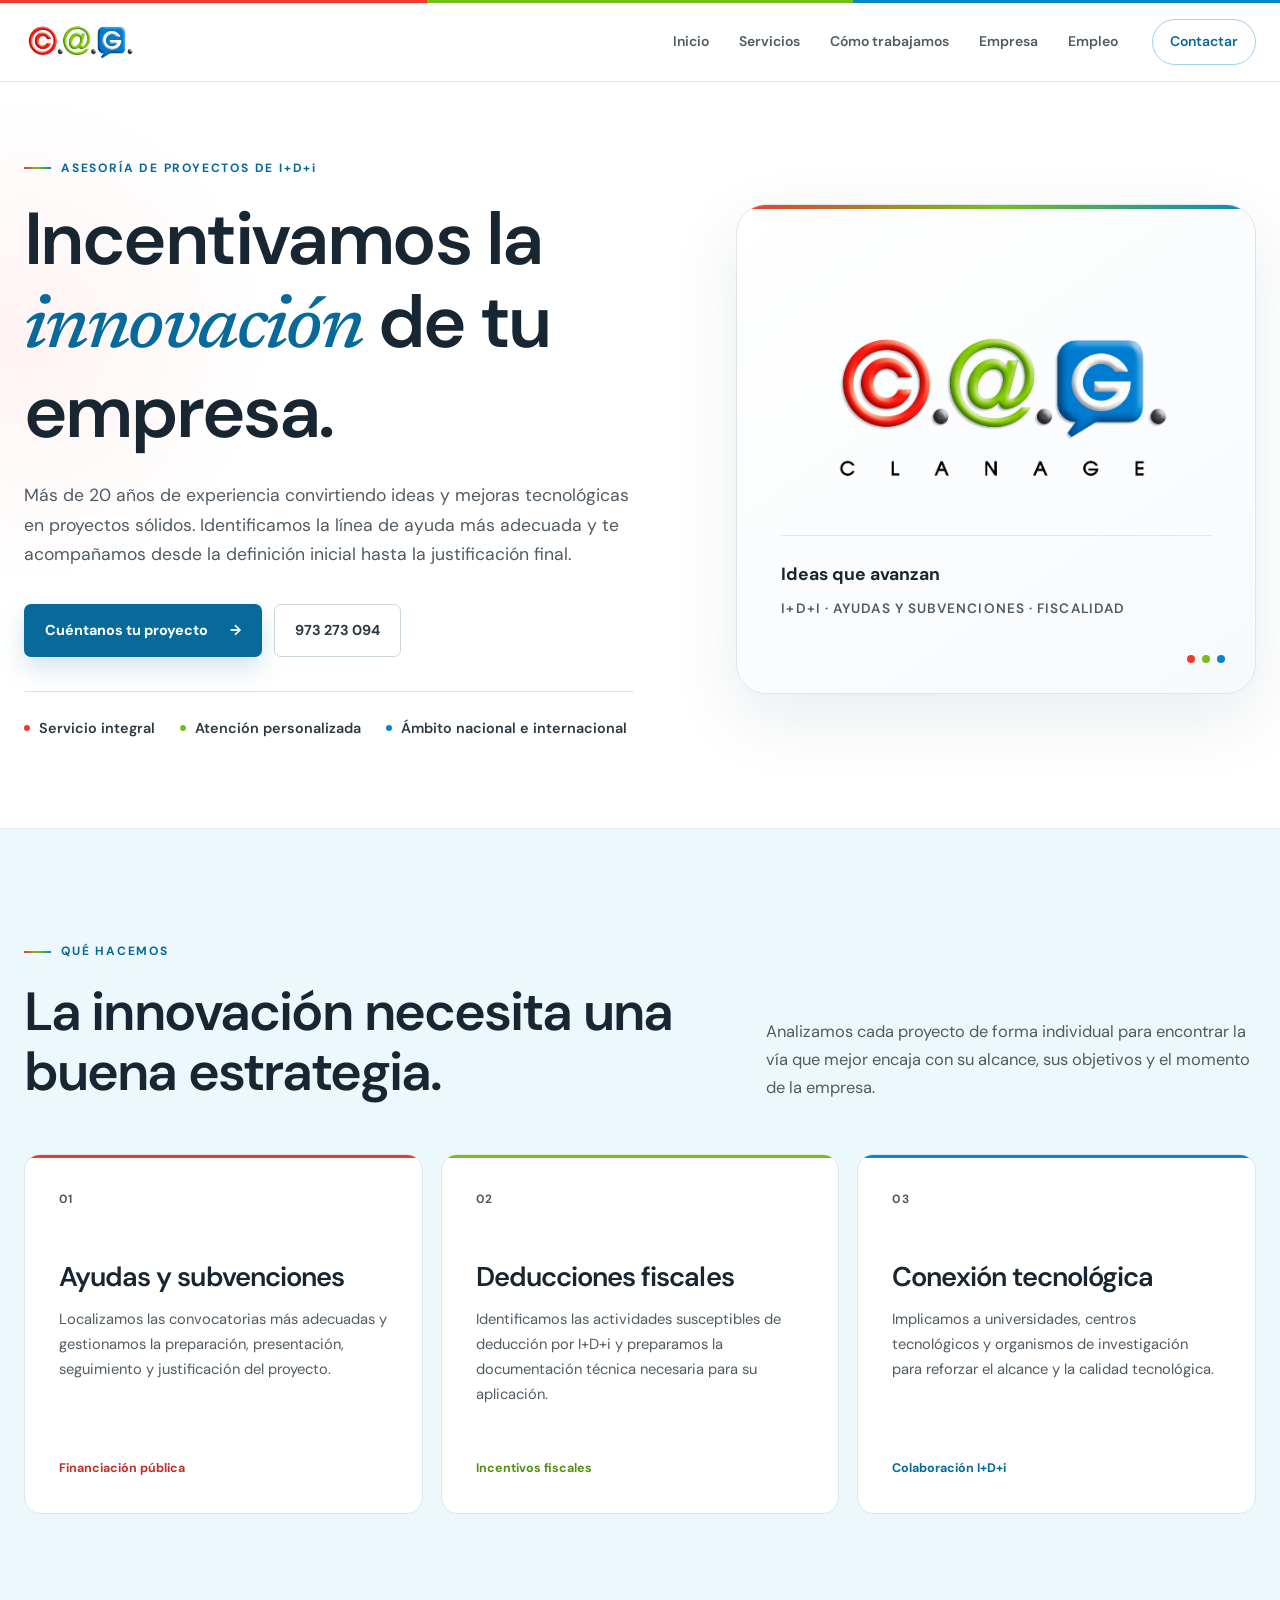
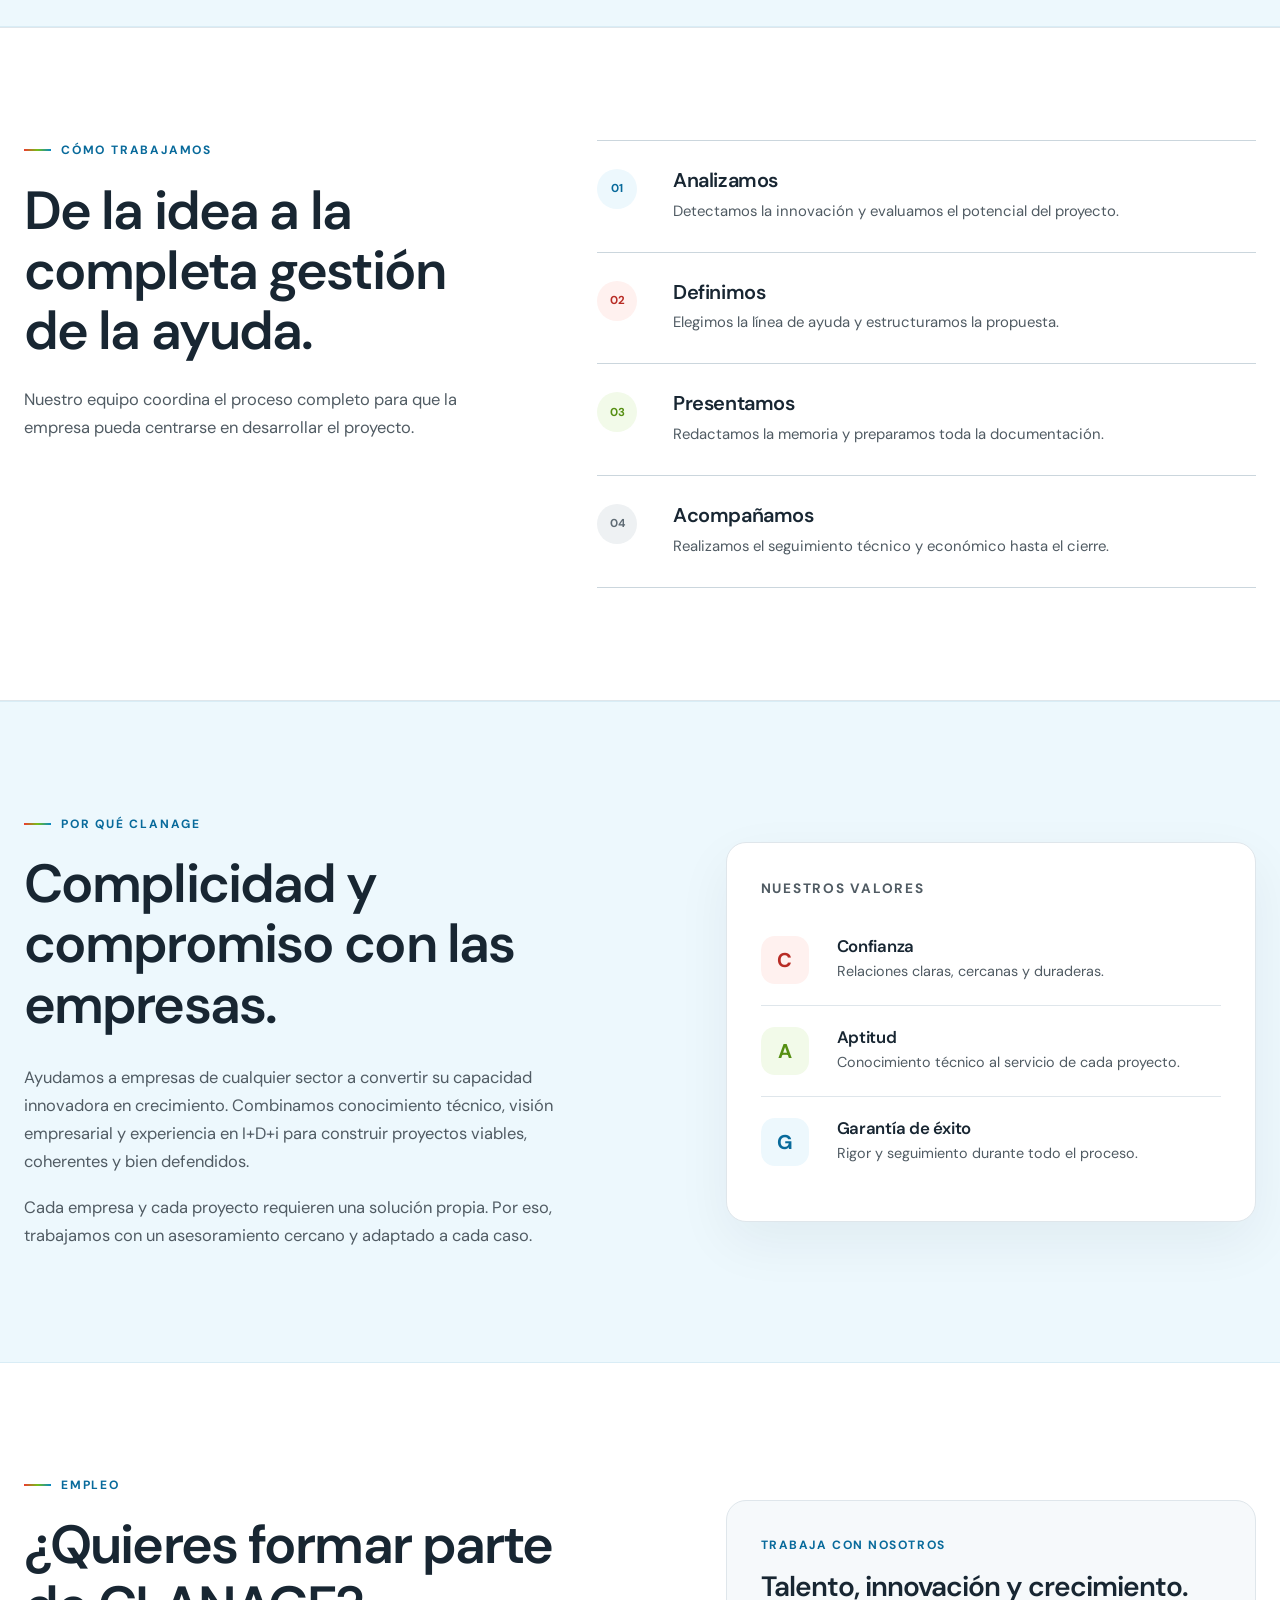
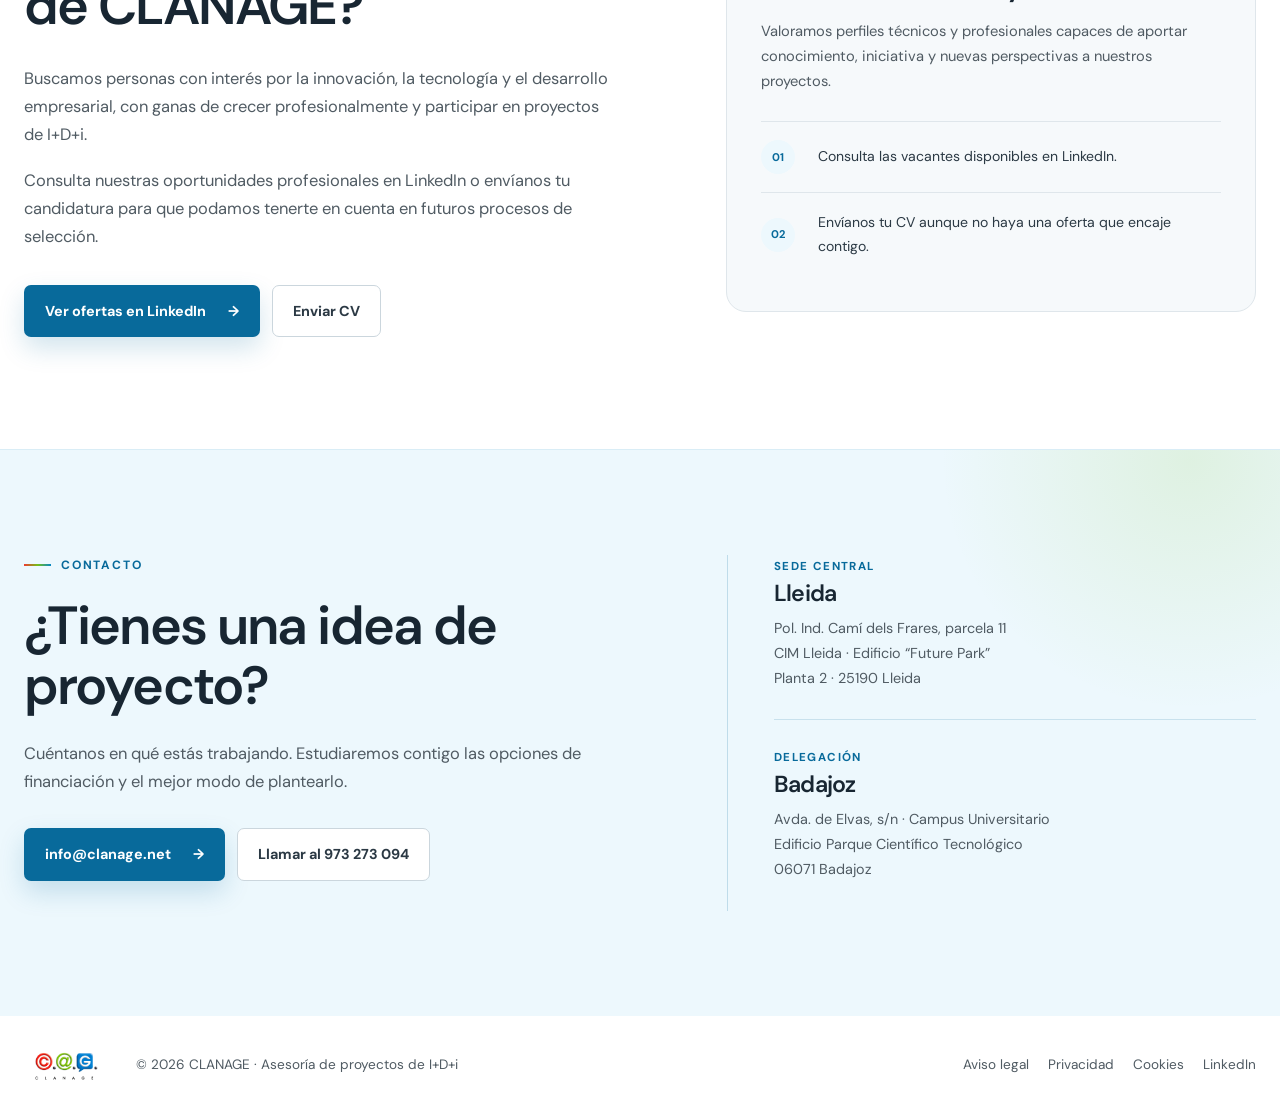
==== commit 28cdf95c: "cambios menores texto Experiencia + Nuestro equipo" ====
--- a/index.html
+++ b/index.html
@@ -51,7 +51,7 @@
                     <em>innovación</em> de tu empresa.
                 </h1>
                 <p class="hero-lead">
-                    Convertimos ideas y mejoras tecnológicas en proyectos sólidos.
+                    Más de 20 años de experiencia convirtiendo ideas y mejoras tecnológicas en proyectos sólidos.
                     Identificamos la línea de ayuda más adecuada y te acompañamos desde
                     la definición inicial hasta la justificación final.
                 </p>
@@ -188,7 +188,7 @@
                         De la idea a la completa gestión de la ayuda.
                     </h2>
                     <p>
-                        Un único equipo coordina el proceso completo para que la empresa
+                        Nuestro equipo coordina el proceso completo para que la empresa
                         pueda centrarse en desarrollar el proyecto.
                     </p>
                 </div>
--- a/style.css
+++ b/style.css
@@ -330,11 +330,8 @@
 }
 
 
-.eyebrow .lowercase-i {
-    width: auto;
-    height: auto;
-    background: none;
-    text-transform: lowercase;
+.hero-eyebrow {
+    text-transform: none;
 }
 
 
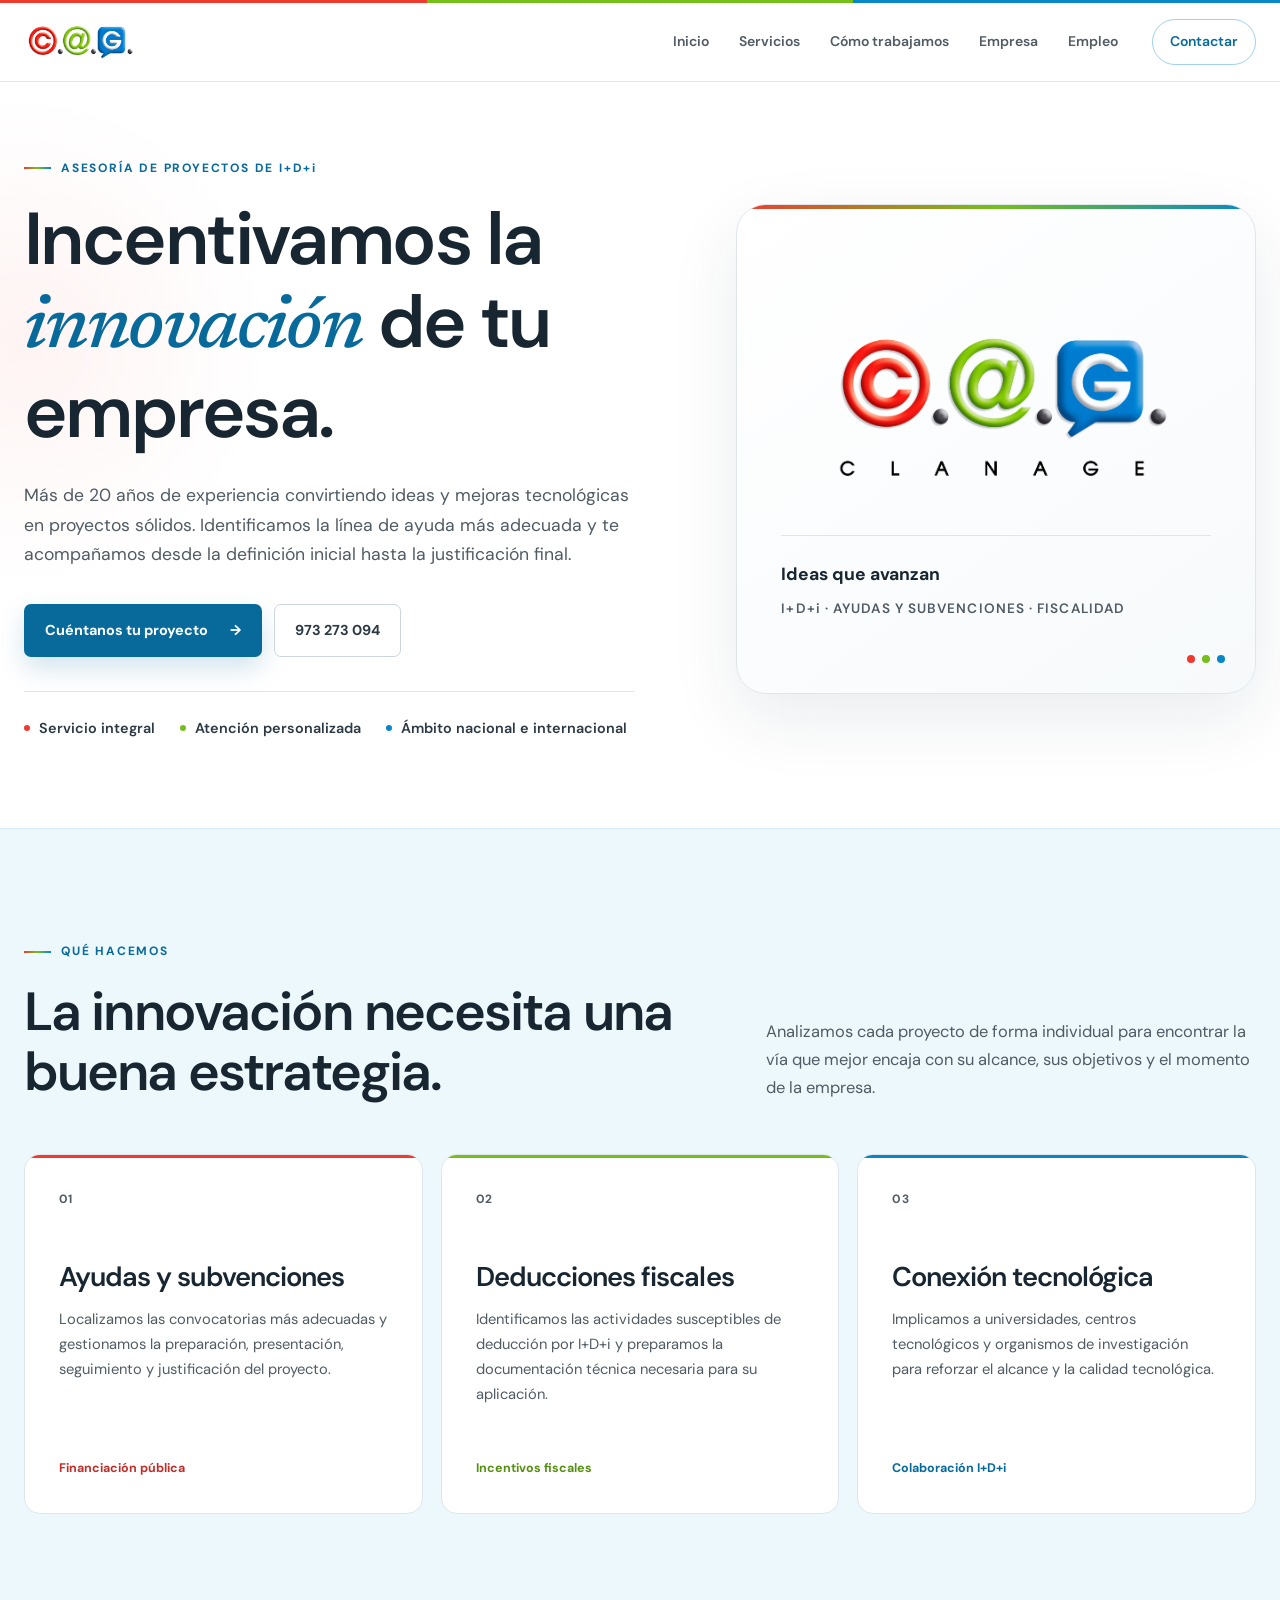
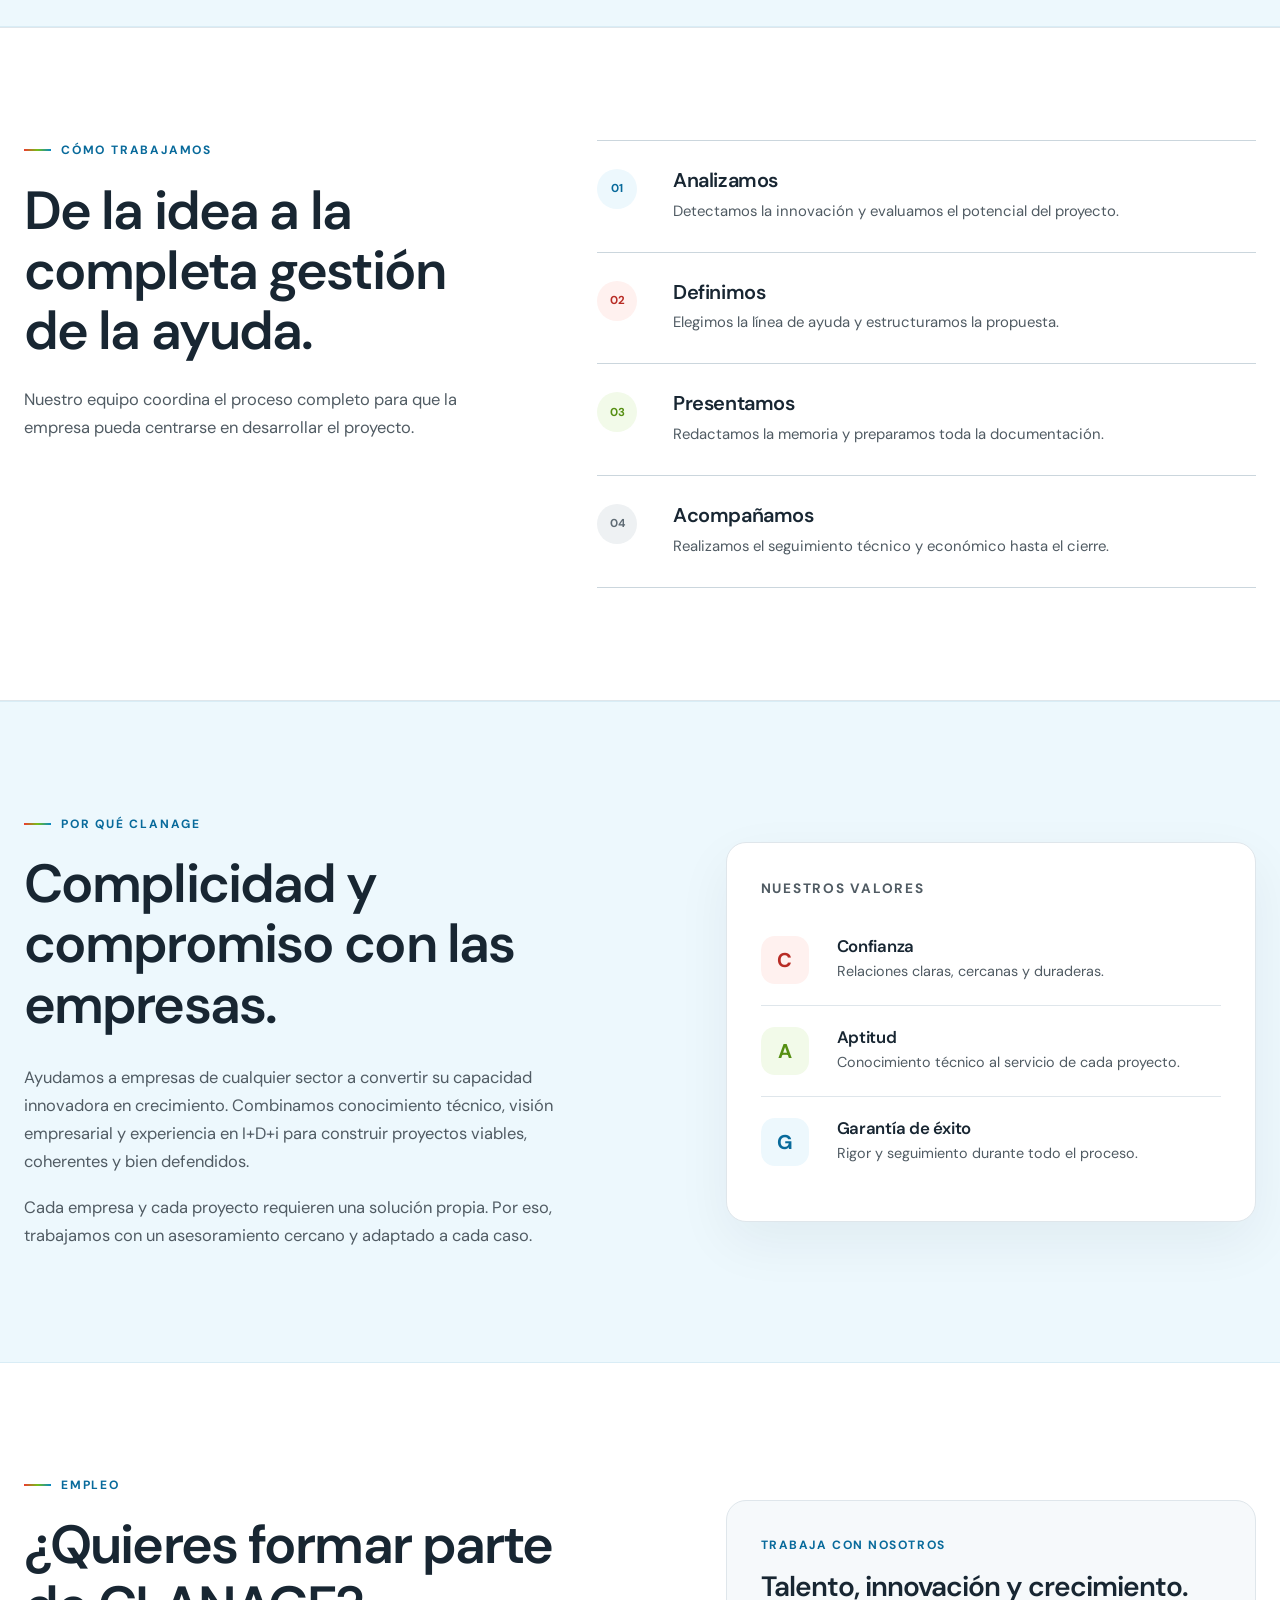
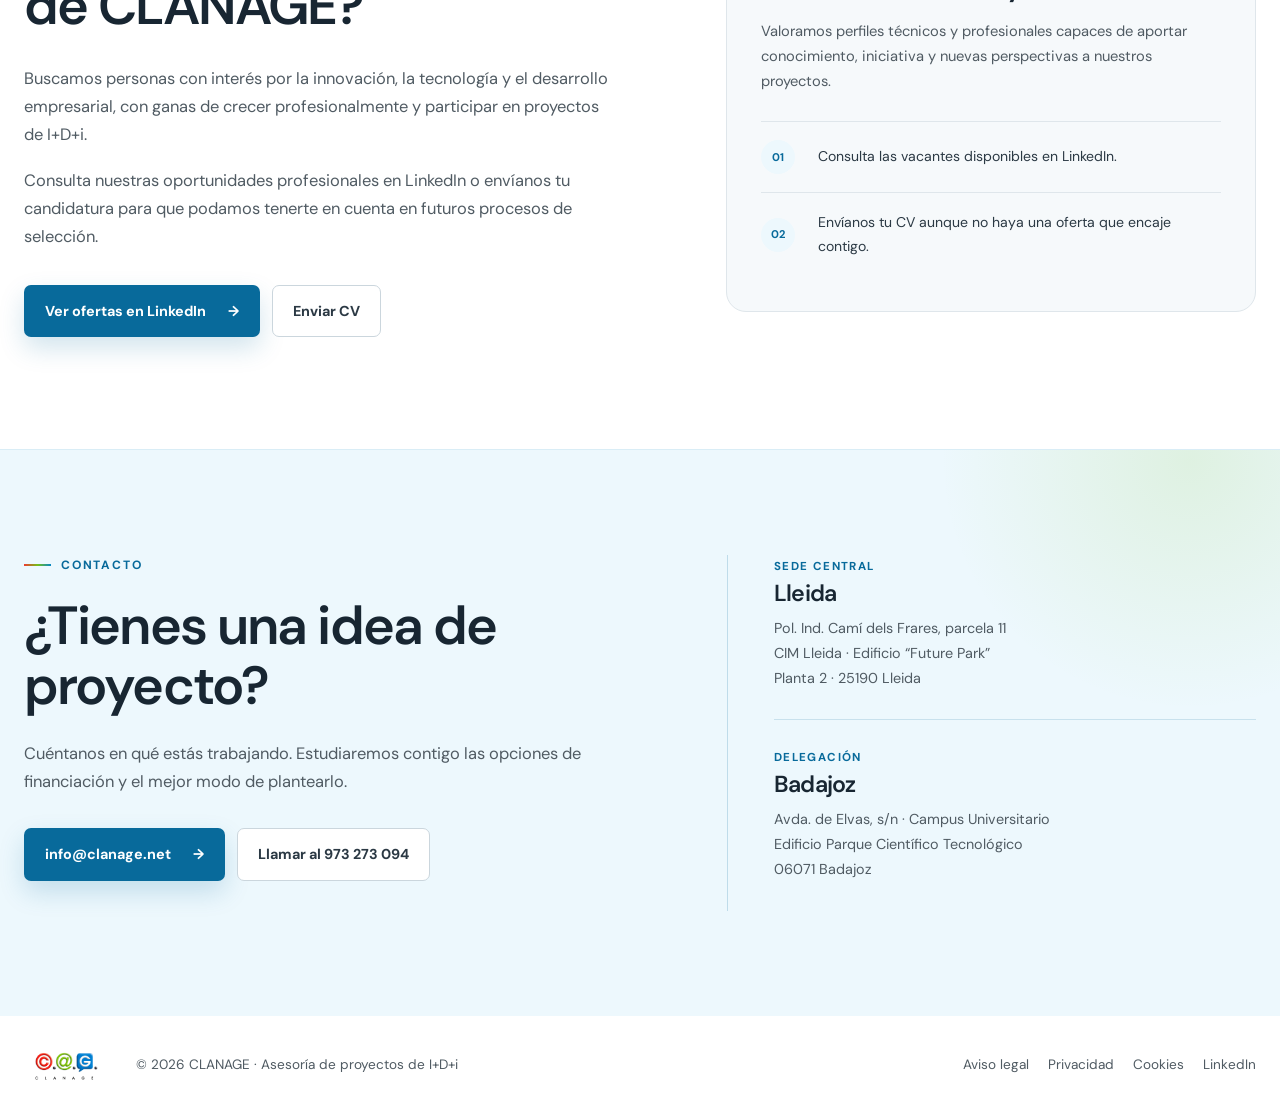
==== commit e2eea747: "keep-case para i minúscula index.html" ====
--- a/index.html
+++ b/index.html
@@ -91,7 +91,7 @@
                     <div class="brand-card-copy">
                         <p>Ideas que avanzan</p>
                         <span>
-                            I+D+i · Ayudas y subvenciones · Fiscalidad
+                            <span class="keep-case">I+D+i</span> · Ayudas y subvenciones · Fiscalidad
                         </span>
                     </div>
                     <div
--- a/style.css
+++ b/style.css
@@ -616,6 +616,11 @@
 }
 
 
+.brand-card-copy .keep-case {
+    text-transform: none;
+}
+
+
 .brand-card-copy p {
     margin-bottom: 4px;
 
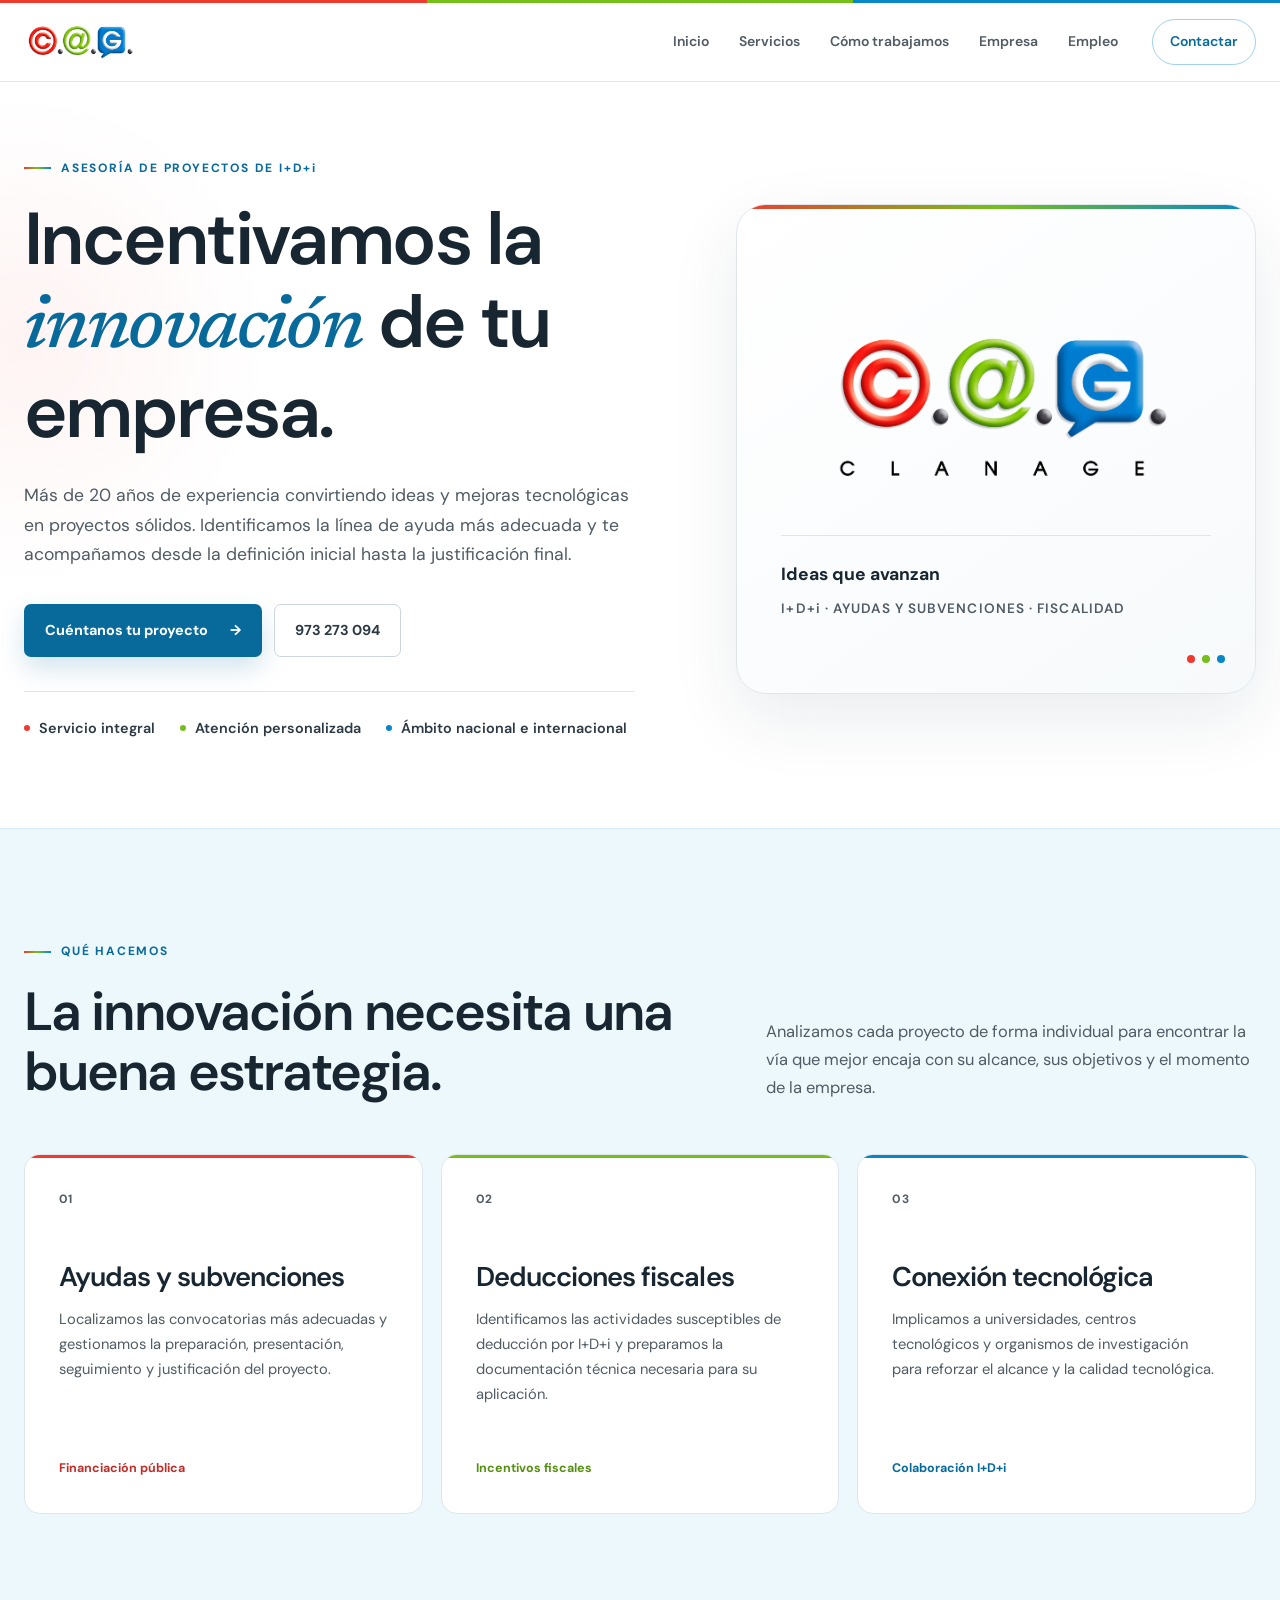
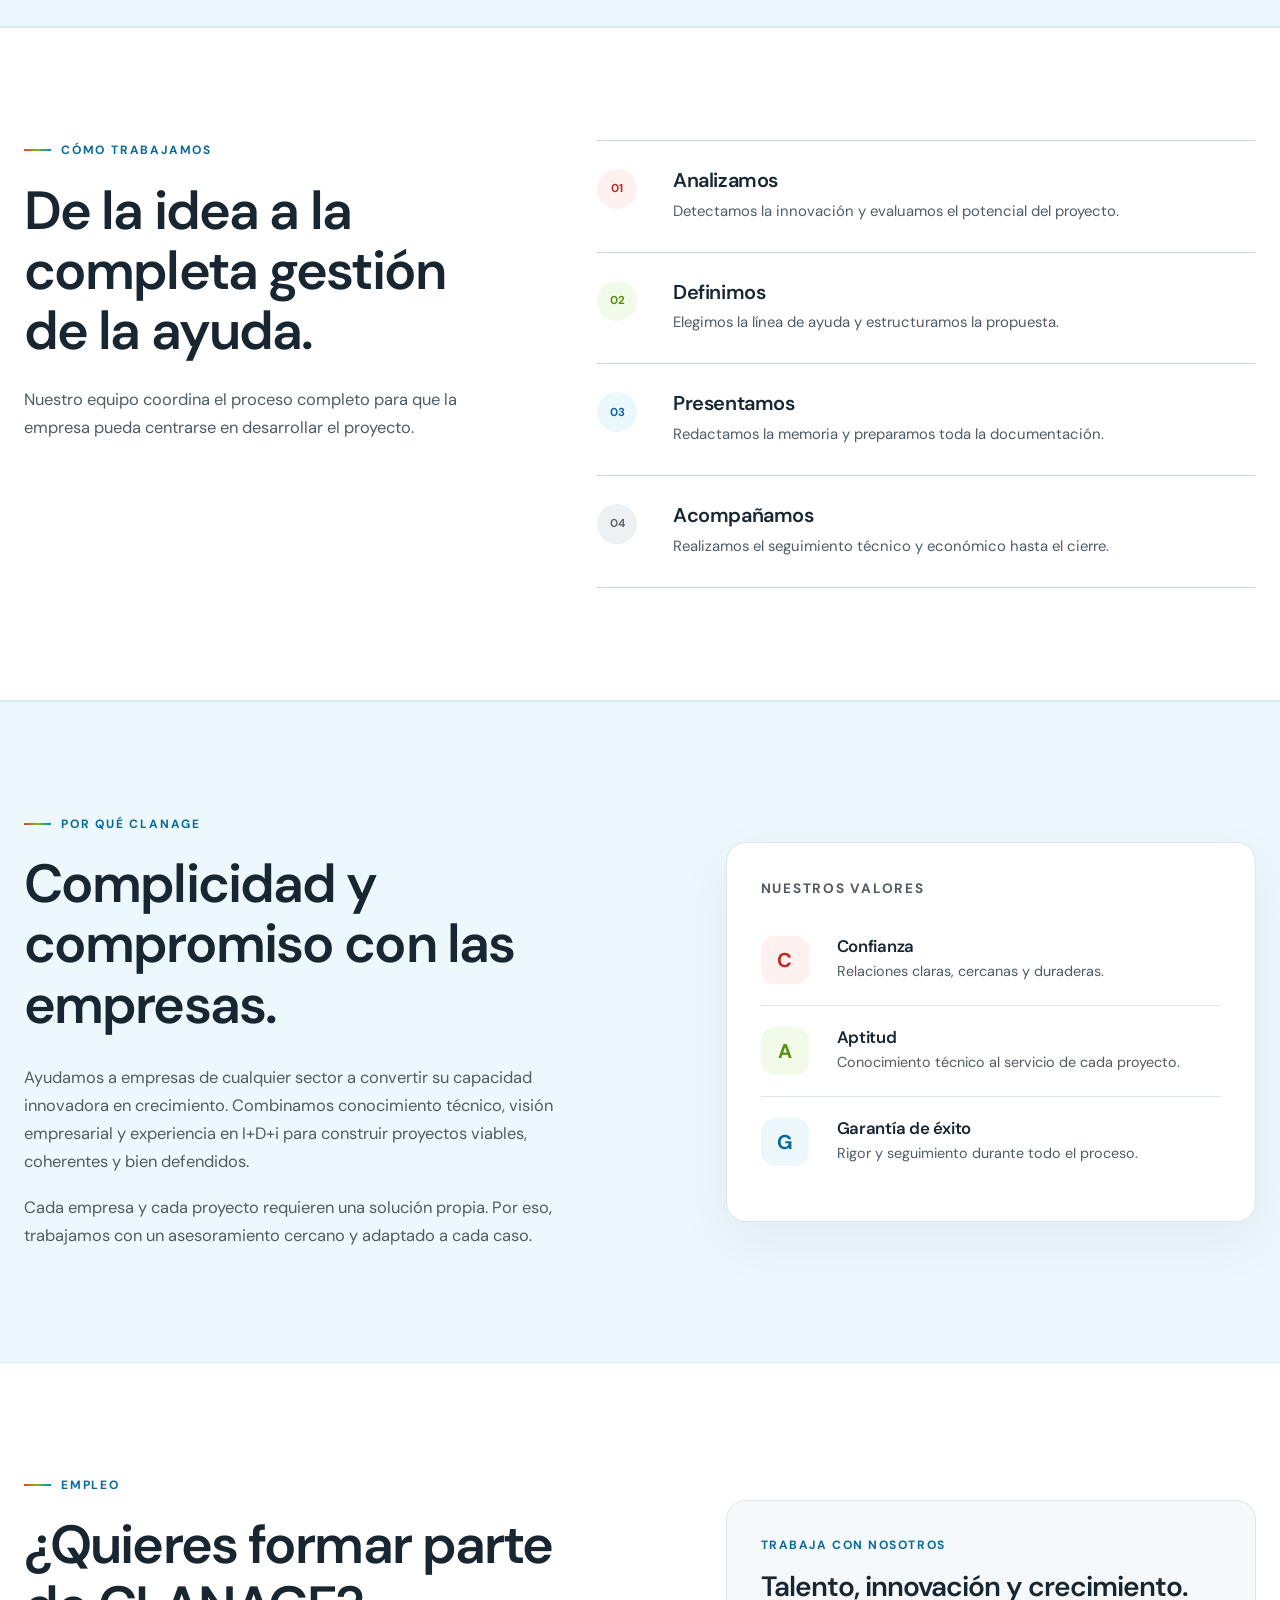
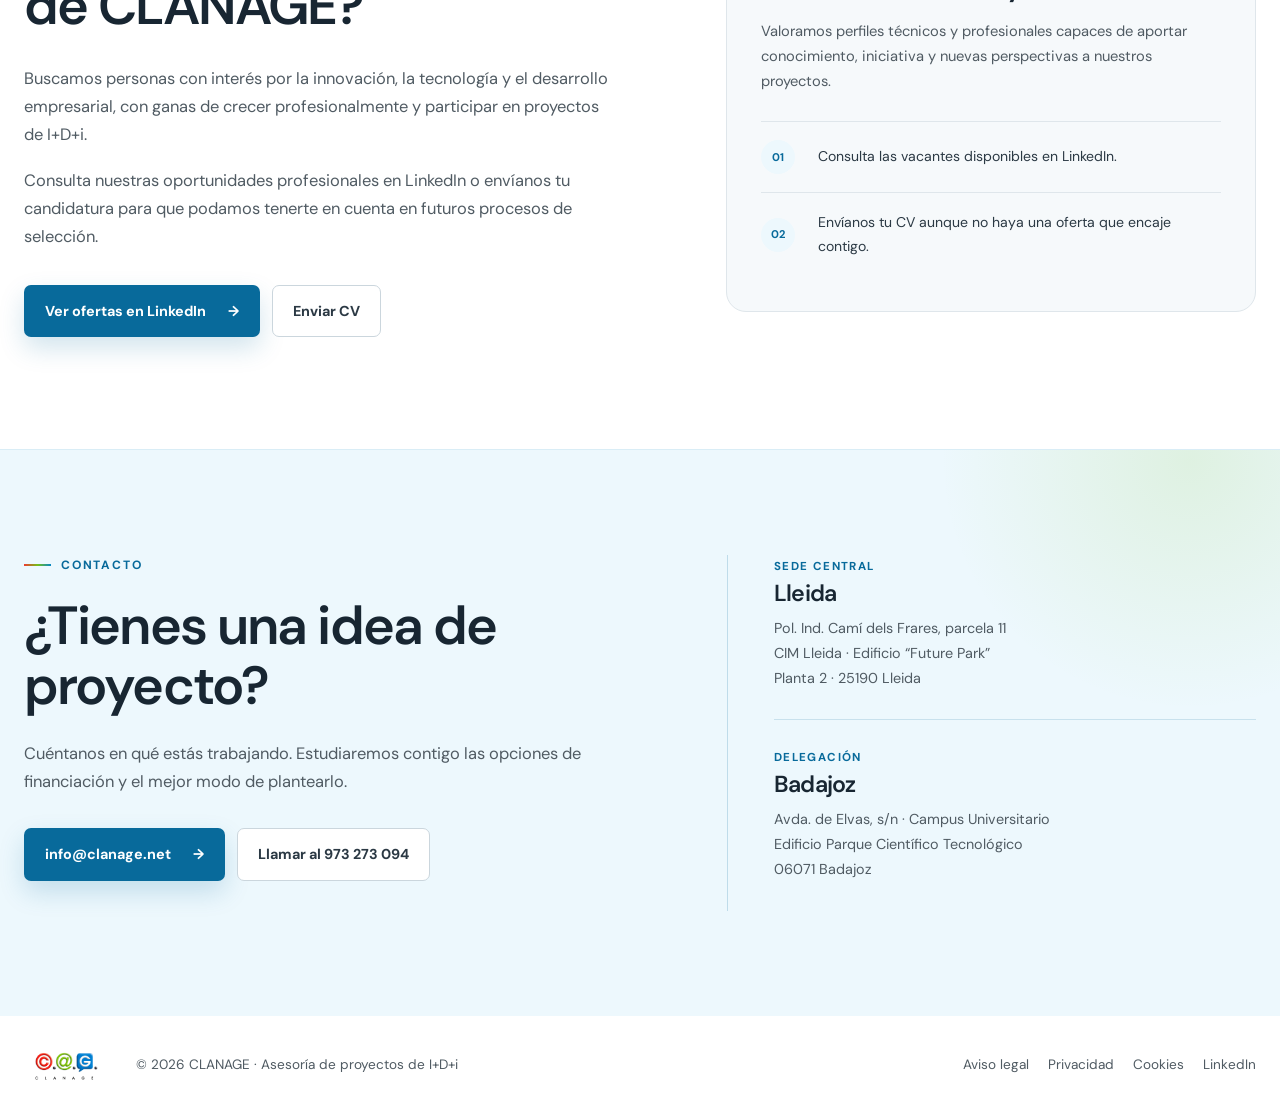
==== commit e4d809d1: "Update index.html Añadido canonical y Open Graph" ====
--- a/index.html
+++ b/index.html
@@ -7,6 +7,25 @@
         name="description"
         content="CLANAGE ofrece asesoramiento integral en financiación, ayudas, subvenciones y deducciones fiscales para proyectos de I+D+i."
     >
+    
+<!-- URL canonica: dominio oficial de Clanage -->
+<link rel="canonical" href="https://clanage.net/">
+
+<!-- Open Graph: vista previa al compartir -->
+<meta property="og:type" content="website">
+<meta property="og:site_name" content="CLANAGE">
+<meta property="og:title" content="CLANAGE | Asesoría de proyectos de I+D+i">
+<meta property="og:description" content="Asesoramiento integral en financiación, ayudas, subvenciones y deducciones fiscales para proyectos de I+D+i.">
+<meta property="og:url" content="https://clanage.net/">
+<meta property="og:image" content="https://clanage.net/assets/logo_sin_fondo.png">
+<meta property="og:locale" content="es_ES">
+
+<!-- Twitter / X -->
+<meta name="twitter:card" content="summary_large_image">
+<meta name="twitter:title" content="CLANAGE | Asesoría de proyectos de I+D+i">
+<meta name="twitter:description" content="Asesoramiento integral en financiación, ayudas, subvenciones y deducciones fiscales para proyectos de I+D+i.">
+<meta name="twitter:image" content="https://clanage.net/assets/logo_sin_fondo.png">
+
     <meta name="theme-color" content="#ffffff">
     <title>CLANAGE | Asesoría de proyectos de I+D+i</title>
     <link rel="icon" type="image/png" href="assets/logo_redondo.png">
--- a/style.css
+++ b/style.css
@@ -923,12 +923,7 @@
     height: 40px;
 
     display: grid;
-
     place-items: center;
-
-    color: var(--blue-dark);
-
-    background: var(--blue-soft);
 
     border-radius: 50%;
 
@@ -937,23 +932,26 @@
 }
 
 
+.process-list li:nth-child(1) > span {
+    color: #b82c25;
+    background: var(--red-soft);
+}
+
+
 .process-list li:nth-child(2) > span {
-    color: #b82c25;
-
-    background: var(--red-soft);
+    color: #568f12;
+    background: var(--green-soft);
 }
 
 
 .process-list li:nth-child(3) > span {
-    color: #568f12;
-
-    background: var(--green-soft);
+    color: var(--blue-dark);
+    background: var(--blue-soft);
 }
 
 
 .process-list li:nth-child(4) > span {
     color: #5f6b74;
-
     background: #eef1f3;
 }
 
